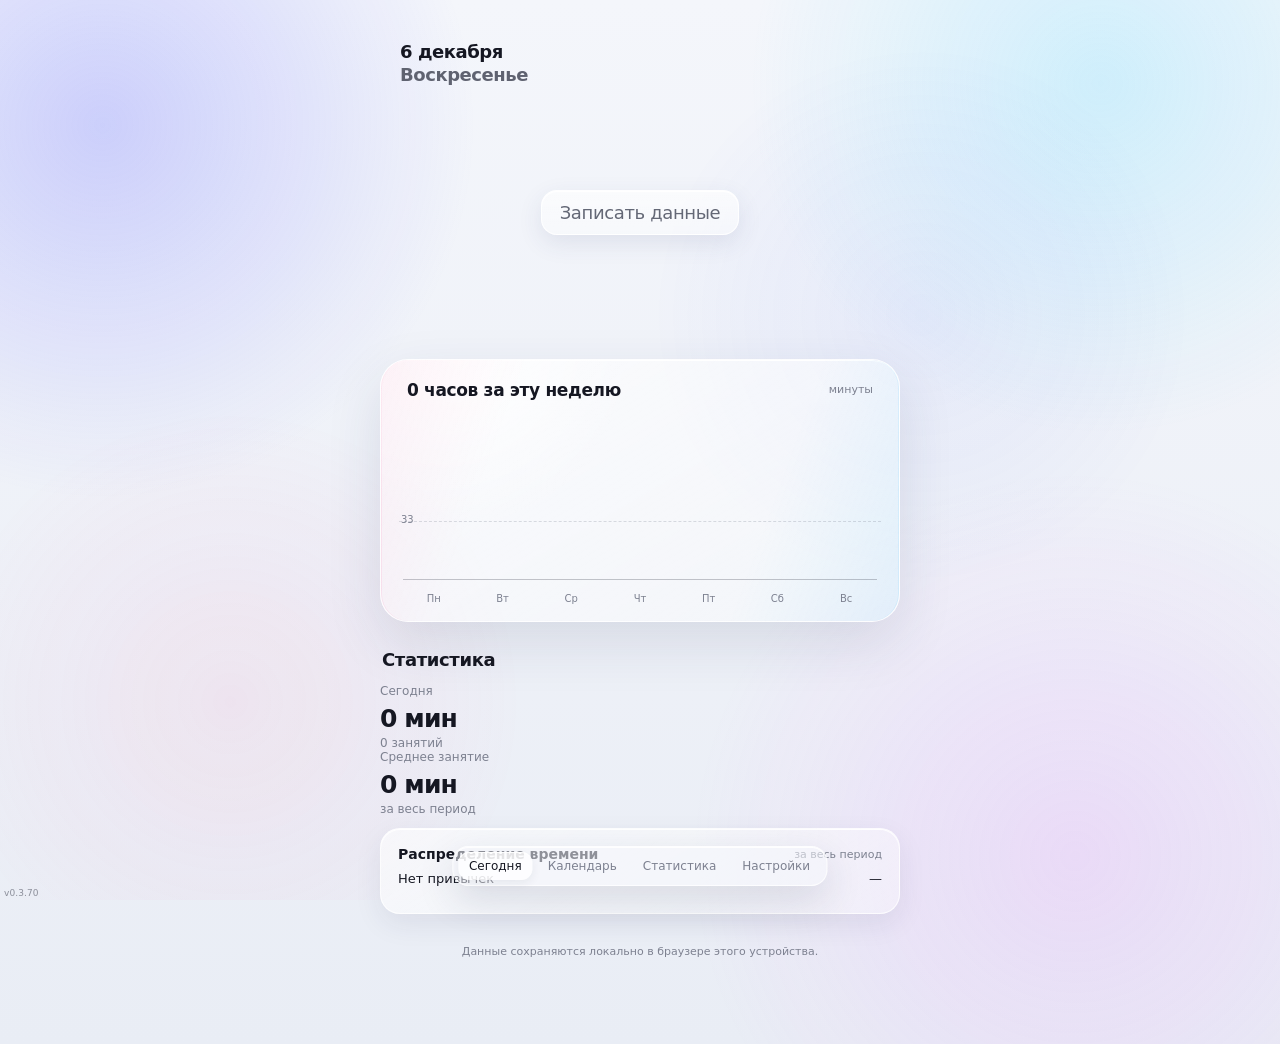
==== index.html @ 6f68ef0b "Compact Statistics card composition and bump to v0.3.70" ====
<!doctype html>
<html lang="ru">
<head>
<meta charset="utf-8">
<meta name="viewport" content="width=device-width, initial-scale=1, viewport-fit=cover">
<meta name="theme-color" content="#eef1ff">
<meta name="color-scheme" content="light">
<link rel="manifest" href="manifest.webmanifest">
<title>Habit Timesheet</title>
<link rel="stylesheet" href="css/app.css?v=0.3.70">
</head>
<body>

<div class="app-version" aria-label="Версия">v0.3.70</div>

<main class="shell">
  <header class="top">
    <div class="date-title" id="dateDay">26 сентября</div>
    <div class="date-title date-weekday" id="dateWeekday">Суббота</div>
    <button class="record-button" id="openSheet">Записать данные</button>
  </header>

  <section id="todayView" class="view active">
    <div class="hero">
      <div class="chart-card">
        <div class="chart-head">
          <h2 class="chart-title" id="weekSummary">0 часов за эту неделю</h2>
          <div class="chart-unit">минуты</div>
        </div>
        <div class="chart-wrap">
          <div class="chart" id="weekChart"></div>
          <div class="chart-labels" id="chartLabels"></div>
          <div class="chart-day-hover-note" id="chartDayHoverNote"></div>
          <div class="chart-mark" id="chartMark"></div>
        </div>
      </div>
    </div>

    <section class="stats-section">
      <h2 class="stats-title">Статистика</h2>
      <div class="stats-grid">
        <div class="stat-card"><div class="stat-label">Сегодня</div><div class="stat-value" id="todayTotal">0 мин</div><div class="stat-note" id="todaySessions">0 занятий</div></div>
        <div class="stat-card"><div class="stat-label">Среднее занятие</div><div class="stat-value" id="avgSession">0 мин</div><div class="stat-note">за весь период</div></div>
      </div>
      <div class="breakdown">
        <div class="breakdown-head"><strong>Распределение времени</strong><span>за весь период</span></div>
        <div id="breakdownRows"></div>
      </div>
      <div class="insights" id="insights"></div>
      <div class="footer-note">Данные сохраняются локально в браузере этого устройства.</div>
    </section>
  </section>

  <section id="statsView" class="view">
    <section class="stats-section stats-reference" style="margin-top:44px">
      <h2 class="stats-title">Статистика</h2>

      <div class="stats-reference-stack">
        <article class="stats-hero-card">
          <div class="stats-hero-main">
            <div class="stats-card-label">Всего времени</div>
            <div class="stats-hero-value" id="allTotal">0 ч</div>
            <div class="stats-hero-sub" id="activeMonthsLabel">0 месяцев</div>
          </div>
          <div class="stats-hero-side">
            <div class="stats-hero-side-label">активность</div>
            <div class="stats-hero-spark" id="statsHeroSpark"></div>
            <div class="stats-hero-axis"><span>н</span><span>в</span><span>с</span><span>ч</span><span>п</span><span>с</span><span>в</span><span>т</span></div>
          </div>
        </article>

        <div class="stats-accent-grid">
          <article class="stats-accent-card stats-accent-red">
            <div class="stats-card-label">Активных дней</div>
            <div class="stats-accent-value" id="activeDays">0</div>
            <div class="stats-accent-sub">за весь период</div>
          </article>
          <article class="stats-accent-card stats-accent-coral">
            <div class="stats-card-label">Всего занятий</div>
            <div class="stats-accent-value" id="allSessions">0</div>
            <div class="stats-accent-sub">за весь период</div>
          </article>
          <article class="stats-accent-card stats-accent-blue">
            <div class="stats-card-label">Последние 30 дней</div>
            <div class="stats-accent-value" id="last30Total">0 ч</div>
            <div class="stats-accent-sub">объём активности</div>
          </article>
          <article class="stats-accent-card stats-accent-violet">
            <div class="stats-card-label">Лучший день</div>
            <div class="stats-accent-value" id="bestDayTime">0 мин</div>
            <div class="stats-accent-sub" id="bestDayDate">Нет данных</div>
          </article>
        </div>

        <div class="stats-metric-grid">
          <article class="stats-metric-card"><div class="stats-card-label">Среднее / день</div><div class="stats-metric-value" id="avgDay">0 мин</div><div class="stats-metric-sub">за весь период</div></article>
          <article class="stats-metric-card"><div class="stats-card-label">Среднее занятие</div><div class="stats-metric-value" id="avgSessionStats">0 мин</div><div class="stats-metric-sub" id="sessionCountNote">0 занятий</div></article>
          <article class="stats-metric-card"><div class="stats-card-label">Активных дней / 30</div><div class="stats-metric-value" id="last30ActiveDaysValue">0</div><div class="stats-metric-sub">из последних 30</div></article>
          <article class="stats-metric-card"><div class="stats-card-label">Среднее / 30 дней</div><div class="stats-metric-value" id="last30Avg">0 мин</div><div class="stats-metric-sub" id="last30SessionNote">0 занятий</div></article>
          <article class="stats-metric-card"><div class="stats-card-label">Рекорд занятия</div><div class="stats-metric-value" id="longestSession">0 мин</div><div class="stats-metric-sub">за весь период</div></article>
        </div>
      </div>

      <div class="stats-charts">
        <div class="stats-chart-card">
          <div class="stats-chart-title">Динамика по неделям</div>
          <div class="stats-chart-note">Последние 8 календарных недель</div>
          <div class="weekly-chart" id="weeklyStatsChart"></div>
          <div class="weekly-labels" id="weeklyStatsLabels"></div>
          <div class="weekly-hover-note" id="weeklyStatsHoverNote" aria-hidden="true"></div>
        </div>
        <div class="stats-chart-card">
          <div class="stats-chart-title">По типам</div>
          <div class="stats-chart-note">Распределение времени</div>
          <div class="type-donut-wrap"><div class="type-donut" id="statsTypeDonut"><div class="type-donut-total" id="statsTypeDonutTotal">0 ч</div></div></div>
          <div class="type-mini-legend" id="statsTypeMiniLegend"></div>
        </div>
      </div>
      <div class="breakdown stats-habits-card" style="margin-top:12px"><div class="breakdown-head"><strong>Распределение по привычкам</strong><span>доля от общего времени</span></div><div class="habit-stats-table-head"><span>Привычка</span><span>Время</span><span>Доля</span></div><div id="statsBreakdown"></div></div>
    </section>

  <section id="calendarView" class="view">
    <section class="stats-section calendar-section">
      <div class="calendar-view-head">
        <div>
          <h2 class="stats-title">Календарь</h2>
          <div class="calendar-view-sub" id="calendarRangeLabel"></div>
        </div>
        <div class="calendar-view-nav">
          <button class="calendar-filter-button" id="calendarFilterButton" type="button" aria-haspopup="listbox" aria-expanded="false" aria-controls="menuPopover"><span id="calendarFilterButtonText">Все привычки</span><span class="filter-chevron" aria-hidden="true"></span></button>
          <button class="calendar-nav-btn calendar-today-btn" id="calendarToday" type="button">Сегодня</button>
          <button class="calendar-nav-btn" id="calendarPrevMonth" type="button" aria-label="Предыдущий месяц">‹</button>
          <button class="calendar-nav-btn" id="calendarNextMonth" type="button" aria-label="Следующий месяц">›</button>
        </div>
      </div>
      <div class="month-calendar" id="monthCalendar"></div>
      <div class="calendar-hover-note" id="calendarHoverNote"></div>
    </section>
  </section>

  <section id="settingsView" class="view">
    <section class="stats-section" style="margin-top:44px">
      <div class="breakdown-head">
        <h2 class="stats-title" style="margin:0">Привычки</h2>
        <button class="secondary-action" id="addHabit">+ Добавить</button>
      </div>
      <div class="data-tools">
        <button class="secondary-action" id="exportData">Экспорт JSON</button>
        <button class="secondary-action" id="exportCsvData">Экспорт CSV</button>
        <button class="secondary-action" id="importData">Импорт из таблицы</button>
      </div>
      <div class="breakdown" style="margin-top:12px"><div id="settingsRows"></div></div>
      <div class="breakdown records-section" style="margin-top:12px">
        <div class="records-head">
          <div>
            <strong class="records-title">История записей</strong>
            <div class="records-subtitle">Новые записи сверху</div>
          </div>
          <span class="records-total" id="recordsSummary">0 записей</span>
        </div>
        <div class="records-toolbar">
          <div class="records-select-actions">
            <button class="records-action" id="toggleEntrySelection" type="button">Выделить</button>
            <button class="records-action" id="selectAllEntries" type="button" hidden>Все</button>
            <button class="records-action" id="clearEntrySelection" type="button" hidden>Снять</button>
            <button class="records-action danger" id="deleteSelectedEntries" type="button" hidden>Удалить выбранные</button>
          </div>
          <div class="records-filter-wrap">
            <button class="calendar-filter-button records-habit-filter-button" id="recordsHabitFilterButton" type="button" aria-haspopup="listbox" aria-expanded="false" aria-controls="menuPopover"><span id="recordsHabitFilterButtonText">Все привычки</span><span class="filter-chevron" aria-hidden="true"></span></button>
            <span class="records-selection-count" id="recordsSelectionCount"></span>
          </div>
        </div>
        <div id="entriesRows" class="records-list"></div>
        <div class="history-foot"><span>Показаны последние записи</span><span id="historyCountLabel"></span></div>
        <button class="secondary-action load-more" id="showMoreEntries" hidden>Показать ещё</button>
      </div>
    </section>
  </section>
</main>

<nav class="mobile-nav" aria-label="Навигация">
  <button class="mobile-tab active" data-view="today">Сегодня</button>
  <button class="mobile-tab" data-view="calendar">Календарь</button>
  <button class="mobile-tab" data-view="stats">Статистика</button>
  <button class="mobile-tab" data-view="settings">Настройки</button>
</nav>

<div class="menu-layer" id="menuLayer"><div class="menu-popover" id="menuPopover"></div></div>

<div class="scrim" id="sheet" hidden>
  <section class="sheet" role="dialog" aria-modal="true" aria-labelledby="sheetTitle">
    <div class="sheet-head">
      <h2 class="sheet-title" id="sheetTitle">Записать данные</h2>
      <button class="sheet-close" id="closeSheet" aria-label="Закрыть">×</button>
    </div>

    <div class="form">
      <div class="quick-categories" aria-label="Популярные категории">
        <button class="quick-category" type="button" data-visible-category="sport">Спорт</button>
        <button class="quick-category" type="button" data-visible-category="accounting">Бухгалтерия</button>
        <button class="quick-category" type="button" data-visible-category="reading">Чтение</button>
        <button class="quick-category" type="button" data-visible-category="speech">Дикция и речь</button>
      </div>

      <div class="field">
        <span class="field-label">Привычка</span>
        <button class="custom-select" id="habitButton" type="button" aria-haspopup="listbox" aria-expanded="false" aria-controls="menuPopover"><span id="habitButtonText">Бухгалтерия</span><span class="chevron">⌄</span></button>
      </div>

      <div class="field" id="typeField">
        <span class="field-label">Тип записи</span>
        <button class="custom-select" id="typeButton" type="button" aria-haspopup="listbox" aria-expanded="false" aria-controls="menuPopover"><span id="typeButtonText">Активное обучение</span><span class="chevron">⌄</span></button>
      </div>

      <div class="field sport-entry-field" id="sportEntryField" hidden>
        <span class="field-label">Вид тренировки</span>
        <div class="sport-type-switch" role="group" aria-label="Вид тренировки">
          <button class="sport-type-option selected" type="button" data-sport-type="strength">Силовая</button>
          <button class="sport-type-option" type="button" data-sport-type="run">Бег</button>
        </div>
      </div>

      <label class="field">
        <span class="field-label">Минуты</span>
        <input class="field-control" id="minutes" value="30" inputmode="numeric" min="0" placeholder="Например, 45">
      </label>

      <div class="sport-run-fields" id="sportRunFields" hidden>
        <label class="field">
          <span class="field-label">Километры</span>
          <input class="field-control" id="sportKilometers" inputmode="decimal" min="0" step="0.1" placeholder="Например, 5,0">
        </label>
        <label class="field">
          <span class="field-label">Средняя скорость, км/ч</span>
          <input class="field-control" id="sportAvgSpeed" inputmode="decimal" min="0" step="0.1" placeholder="Например, 10,5">
        </label>
      </div>

      <label class="field">
        <span class="field-label">Описание</span>
        <input class="field-control text-input" id="note" maxlength="160" placeholder="Например, пассивное обучение">
      </label>

      <div class="field" id="colorField">
        <span class="field-label">Цвет</span>
        <button class="custom-select" id="colorButton" type="button" aria-haspopup="listbox" aria-expanded="false" aria-controls="menuPopover">
          <span class="color-row"><span class="color-dot" id="colorDot"></span><span id="colorButtonText">Желтый</span></span>
          <span class="chevron">⌄</span>
        </button>
      </div>

      <div class="field date-wrap">
        <span class="field-label">Дата</span>
        <button class="date-button" id="dateButton"><span id="dateButtonText">26 сентября 2026</span><span class="chevron">⌄</span></button>
        <div class="calendar" id="calendar" hidden></div>
      </div>

      <div class="sheet-actions">
        <button class="sheet-btn sheet-cancel" id="cancelSheet">Отмена</button>
        <button class="sheet-btn sheet-save" id="saveEntry">Сохранить</button>
      </div>
      <div class="sheet-hint">Можно записывать любое количество минут одним занятием.</div>
    </div>
  </section>
</div>

<div class="data-transfer-scrim" id="dataTransfer" hidden>
  <section class="data-dialog" role="dialog" aria-modal="true" aria-labelledby="dataDialogTitle">
    <div class="data-dialog-head">
      <h2 class="data-dialog-title" id="dataDialogTitle">Импорт из таблицы</h2>
      <button class="data-dialog-close" id="dataDialogClose" aria-label="Закрыть">×</button>
    </div>
    <div class="data-help">Скопируй сюда два столбика из Google Таблиц или другой таблицы: <b>день</b> и <b>количество минут</b>. Поддерживаются полные даты, даты без года и числовые даты Google Таблиц. Это вставка данных из таблицы, а не прямое подключение к Google Sheets. Если в первом столбце указан только номер дня, ниже выбери нужный месяц.<br><br>Пример:<br><code>26.09.2026&nbsp;&nbsp;&nbsp;&nbsp;45</code><br><code>27.09.2026&nbsp;&nbsp;&nbsp;&nbsp;60</code></div>
    <div class="field">
      <span class="field-label">Привязать импорт к привычке</span>
      <button class="custom-select" id="importHabitButton" type="button" aria-haspopup="listbox" aria-expanded="false" aria-controls="menuPopover"><span id="importHabitButtonText">Выбрать привычку</span><span class="chevron">⌄</span></button>
      <select class="sr-only" id="importHabit" aria-hidden="true" tabindex="-1"></select>
    </div>
    <label class="field" style="margin-top:12px"><span class="field-label">Месяц для строк только с номером дня</span><input class="data-select" id="importMonth" type="month"></label>
    <label class="field" style="margin-top:12px"><span class="field-label">Данные из таблицы</span><textarea class="import-area" id="importText" placeholder="26.09.2026&#9;45&#10;27.09.2026&#9;60"></textarea></label>
    <div class="data-dialog-actions">
      <button class="secondary-action" id="dataDialogCancel">Отмена</button>
      <button class="secondary-action" id="dataImportConfirm">Импортировать</button>
    </div>
  </section>
</div>

<script src="js/storage.js?v=0.3.70"></script>
<script src="js/calendar.js?v=0.3.70"></script>
<script src="js/statistics.js?v=0.3.70"></script>
<script src="js/app.js?v=0.3.70"></script>
</body>
</html>
---- css/app.css ----
:root{
  --bg:#edf1f7;
  --ink:#151722;
  --muted:#7d8190;
  --glass:rgba(255,255,255,.56);
  --glass-strong:rgba(255,255,255,.72);
  --glass-border:rgba(255,255,255,.76);
  --line:rgba(24,28,42,.10);
  --blue:#5a61ff;
  --blue-deep:#3e45d8;
  --cyan:#46c9ff;
  --violet:#8b72ff;
  --pink:#ff6aa6;
  --green:#45c986;
  --gold:#e3be47;
  --shadow:0 22px 60px rgba(37,43,77,.12);
  --shadow-soft:0 10px 28px rgba(36,42,71,.08);
}
*{box-sizing:border-box}
html,body{
  margin:0;
  min-width:320px;
  min-height:100%;
  color:var(--ink);
  background:
    radial-gradient(circle at 8% 12%, rgba(91,98,255,.26), transparent 25%),
    radial-gradient(circle at 86% 8%, rgba(77,213,255,.22), transparent 24%),
    radial-gradient(circle at 84% 82%, rgba(224,103,255,.15), transparent 28%),
    linear-gradient(180deg,#f4f6fb 0%,#e9edf5 100%);
  font-family:"Segoe UI Variable","Segoe UI",Inter,ui-sans-serif,system-ui,-apple-system,BlinkMacSystemFont,sans-serif;
  font-weight:400;
  -webkit-font-smoothing:antialiased;
}
body{min-height:100vh;overflow-x:hidden}
 .chart-card{contain:layout paint}
.stats-section{contain:layout}
@media (hover:none){
  .record-button:hover,.bar:hover,.quick:hover,.option:hover,.cal-day:hover{transform:none}
}
body::before{
  content:"";
  position:fixed;
  inset:0;
  pointer-events:none;
  background:
    radial-gradient(circle at 18% 78%, rgba(255,110,169,.10), transparent 24%),
    radial-gradient(circle at 72% 35%, rgba(83,106,255,.08), transparent 26%);
  opacity:.9;
}
button,input{font:inherit}
button{cursor:pointer;-webkit-tap-highlight-color:transparent}
[hidden]{display:none!important}

.app-version{
  position:fixed;
  left:0;
  bottom:0;
  z-index:60;
  padding:2px 4px;
  font-size:9px;
  line-height:1;
  font-weight:500;
  letter-spacing:.01em;
  color:rgba(70,74,88,.58);
  pointer-events:none;
  user-select:none
}

.shell{
  width:min(520px,calc(100vw - 28px));
  min-height:100vh;
  margin:0 auto;
  padding:0 0 84px;
  position:relative;
}
.top{
  padding:42px 20px 0;
  position:relative;
  z-index:1
}
.date-title{
  font-size:18px;
  line-height:1.16;
  font-weight:550;
  letter-spacing:-.025em
}
.date-weekday{margin-top:2px;color:#5f6270}

.record-button{
  display:block;
  margin:104px auto 0;
  min-width:172px;
  border:1px solid rgba(255,255,255,.84);
  border-radius:16px;
  padding:11px 18px;
  background:linear-gradient(180deg,rgba(255,255,255,.66),rgba(255,255,255,.42));
  color:#646876;
  font-size:18px;
  font-weight:500;
  letter-spacing:-.02em;
  box-shadow:inset 0 1px 0 rgba(255,255,255,.95),0 8px 24px rgba(53,61,105,.10);

  transition:transform .14s ease, color .14s ease
}
 .record-button:active{transform:scale(.985)}

.hero{margin-top:124px}
.chart-card{
  position:relative;
  overflow:hidden;
  border-radius:28px;
  padding:20px 18px 17px;
  background:linear-gradient(150deg,rgba(255,255,255,.66),rgba(255,255,255,.35));
  border:1px solid var(--glass-border);
  box-shadow:
    inset 1px 0 0 rgba(255,80,150,.10),
    inset -1px 0 0 rgba(80,198,255,.12),
    inset 0 1px 0 rgba(255,255,255,.96),
    0 20px 55px rgba(38,47,87,.12);
  /* Glass appearance is simulated with translucency/highlights here.
     The full-page blur is intentionally reserved for the modal scrim. */
}
.chart-card::before{
  content:"";
  position:absolute;
  inset:0;
  pointer-events:none;
  background:
    linear-gradient(110deg,rgba(255,107,163,.08),transparent 24%,transparent 72%,rgba(74,201,255,.10)),
    radial-gradient(circle at 15% 0%,rgba(255,255,255,.85),transparent 32%);
}
.chart-card>*{position:relative;z-index:1}
.chart-head{display:flex;justify-content:space-between;align-items:flex-start;gap:12px;margin:0 8px 14px}
.chart-title{margin:0;font-size:17px;line-height:1.2;font-weight:550;letter-spacing:-.02em}
.chart-unit{color:var(--muted);font-size:11px;padding-top:3px}
.chart-wrap{height:190px;position:relative}
.chart{
  position:absolute;
  left:4px;right:4px;top:2px;bottom:24px;
  display:flex;
  align-items:flex-end;
  justify-content:space-between;
  gap:7px;
}
.chart::after{
  content:"";
  position:absolute;
  left:0;right:0;bottom:0;
  height:1.5px;
  background:rgba(38,42,57,.26)
}
.day{height:100%;flex:1;display:flex;align-items:flex-end;justify-content:center;position:relative}
.bar{
  width:22px;
  min-height:0;
  border-radius:11px 11px 5px 5px;
  background:linear-gradient(180deg,#858aff 0%,#737bf7 58%,#626dee 100%);
  box-shadow:0 6px 13px rgba(76,83,230,.11);
  transition:transform .14s ease,filter .14s ease
}
.bar.today{
  background:linear-gradient(180deg,#8e92ff 0%,#7a82f8 58%,#6873ee 100%);
}
.chart-day-hover-note{
  position:fixed;
  z-index:560;
  width:min(190px,calc(100vw - 24px));
  max-height:92px;
  overflow:hidden;
  padding:8px 10px;
  border-radius:11px;
  background:rgba(25,28,42,.97);
  color:#fff;
  box-shadow:0 10px 26px rgba(18,22,42,.22),inset 0 1px 0 rgba(255,255,255,.08);
  font-size:9px;
  line-height:1.32;
  white-space:pre-line;
  pointer-events:none;
  opacity:0;
  visibility:hidden;
  transform:translateY(5px) scale(.985);
  transition:opacity .14s ease,transform .14s ease
}
.chart-day-hover-note.active{opacity:1;visibility:visible;transform:translateY(0) scale(1)}
.bar.muted{opacity:.80}
.bar.today{
  box-shadow:
    0 9px 18px rgba(74,83,239,.20),
    -1px 0 0 rgba(255,93,177,.35),
    1px 0 0 rgba(67,207,255,.30)
}
.chart-labels{
  position:absolute;
  left:4px;right:4px;bottom:0;
  display:grid;grid-template-columns:repeat(7,1fr);gap:7px
}
.chart-label{font-size:10px;color:var(--muted);text-align:center;font-weight:400}
.chart-mark{position:absolute;left:0;right:0;bottom:76px;height:14px;font-size:10px;color:var(--muted);pointer-events:none;z-index:2}
.chart-mark::before{content:"";position:absolute;left:0;right:0;top:7px;border-top:1px dashed rgba(110,116,135,.24)}
.chart-mark{padding-left:2px;box-sizing:border-box}
.chart-mark::after{content:"";position:absolute;left:0;top:0;width:28px;height:14px;background:transparent}

.stats-section{margin-top:28px}
.stats-title{margin:0 2px 13px;font-size:18px;line-height:1.15;font-weight:650;letter-spacing:-.02em;color:var(--ink)}
.stats-reference-stack{display:grid;gap:12px}
.stats-card-label{font-size:11px;font-weight:600;letter-spacing:-.01em}
.stats-hero-card{
  position:relative;min-height:244px;padding:26px 28px 23px;border-radius:27px;overflow:hidden;
  display:grid;grid-template-columns:minmax(170px,.86fr) minmax(210px,1fr);gap:24px;align-items:end;
  background:linear-gradient(148deg,#8a94e2 0%,#747bc9 48%,#595aa2 100%);
  color:#fff;box-shadow:0 15px 34px rgba(78,79,145,.22);
}
.stats-hero-card::before{
  content:"";position:absolute;inset:0;pointer-events:none;
  background:radial-gradient(circle at 8% 5%,rgba(255,255,255,.20),transparent 32%),linear-gradient(120deg,rgba(255,255,255,.06),transparent 55%);
}
.stats-hero-main,.stats-hero-side{position:relative;z-index:1}
.stats-hero-main{align-self:end}
.stats-hero-card .stats-card-label{color:rgba(255,255,255,.76);font-weight:600}
.stats-hero-value{margin-top:7px;font-size:70px;line-height:.9;font-weight:750;letter-spacing:-.065em;font-variant-numeric:tabular-nums}
.stats-hero-sub{margin-top:14px;font-size:22px;line-height:1.05;font-weight:450;color:rgba(255,255,255,.80)}
.stats-hero-side{align-self:stretch;display:flex;flex-direction:column;justify-content:flex-end}
.stats-hero-side-label{align-self:flex-end;margin-bottom:9px;font-size:11px;font-weight:650;color:rgba(255,255,255,.78)}
.stats-hero-spark{height:92px;display:flex;align-items:flex-end;gap:13px;padding:0 6px 2px;border-bottom:1px solid rgba(255,255,255,.38);position:relative}
.stats-hero-spark::after{content:"";position:absolute;left:0;right:0;top:52%;border-top:1px solid rgba(38,43,91,.30)}
.stats-hero-spark-bar{position:relative;z-index:1;display:block;flex:1;max-width:4px;margin:0 auto;border-radius:999px;background:rgba(255,255,255,.86);box-shadow:0 0 0 1px rgba(255,255,255,.08)}
.stats-hero-axis{display:grid;grid-template-columns:repeat(8,1fr);gap:13px;margin-top:7px;color:rgba(255,255,255,.76);font-size:10px;font-weight:650;text-align:center}
.stats-accent-grid{display:grid;grid-template-columns:repeat(4,minmax(0,1fr));gap:12px}
.stats-accent-card{
  min-height:142px;padding:21px 21px 18px;border-radius:23px;color:#fff;position:relative;overflow:hidden;
  display:flex;flex-direction:column;justify-content:flex-end;box-shadow:0 10px 24px rgba(60,65,101,.13)
}
.stats-accent-card::before{content:"";position:absolute;inset:0;background:linear-gradient(120deg,rgba(255,255,255,.09),transparent 50%,rgba(255,255,255,.03))}
.stats-accent-card>*{position:relative;z-index:1}
.stats-accent-red{background:linear-gradient(150deg,#c34646 0%,#9d3b62 100%)}
.stats-accent-coral{background:linear-gradient(150deg,#ca6965 0%,#bd4747 100%)}
.stats-accent-blue{background:linear-gradient(150deg,#4e7fd0 0%,#5658b5 100%)}
.stats-accent-violet{background:linear-gradient(150deg,#7b6bc6 0%,#5a5a9f 100%)}
.stats-accent-card .stats-card-label{color:rgba(255,255,255,.77)}
.stats-accent-value{margin-top:5px;font-size:50px;line-height:.94;font-weight:750;letter-spacing:-.055em;font-variant-numeric:tabular-nums}
.stats-accent-sub{margin-top:6px;font-size:16px;line-height:1.05;color:rgba(255,255,255,.76);font-weight:500}
.stats-metric-grid{display:grid;grid-template-columns:repeat(5,minmax(0,1fr));gap:10px}
.stats-metric-card{
  min-height:118px;padding:17px 16px;border-radius:19px;background:linear-gradient(150deg,rgba(255,255,255,.78),rgba(248,249,253,.68));
  border:1px solid rgba(255,255,255,.85);box-shadow:0 7px 17px rgba(36,42,71,.055),inset 0 1px 0 rgba(255,255,255,.9)
}
.stats-metric-card .stats-card-label{color:#777c89}
.stats-metric-value{margin-top:12px;font-size:27px;line-height:.98;font-weight:700;letter-spacing:-.045em;color:#252832;font-variant-numeric:tabular-nums}
.stats-metric-sub{margin-top:6px;font-size:10px;line-height:1.15;color:#9296a1;font-weight:500;min-height:12px}
.stats-charts{display:grid;grid-template-columns:1.25fr .75fr;gap:12px;margin-top:14px}
.stats-chart-card{min-width:0;padding:17px;border-radius:21px;background:linear-gradient(150deg,rgba(255,255,255,.72),rgba(250,251,253,.54));border:1px solid rgba(255,255,255,.80);box-shadow:0 8px 22px rgba(36,42,71,.055),inset 0 1px 0 rgba(255,255,255,.9)}
.stats-chart-title{font-size:13px;font-weight:650;color:#2a2e38}
.stats-chart-note{margin-top:3px;font-size:10px;color:#858a97}
.stat-label{font-size:12px;color:var(--muted);font-weight:400}
.stat-value{margin-top:8px;font-size:25px;line-height:1.04;font-weight:600;letter-spacing:-.035em}
.stat-note{margin-top:4px;font-size:12px;color:var(--muted)}
.stat-extra-grid{display:grid;grid-template-columns:1fr 1fr;gap:9px;margin-top:10px}
.stat-mini{min-width:0;padding:13px 14px;border-radius:18px;background:rgba(255,255,255,.46);border:1px solid rgba(255,255,255,.78);box-shadow:0 4px 15px rgba(36,42,71,.045),inset 0 1px 0 rgba(255,255,255,.82)}
.stat-mini-label{font-size:10px;color:var(--muted);line-height:1.3}
.stat-mini-value{margin-top:6px;font-size:20px;line-height:1.02;font-weight:600;letter-spacing:-.03em;white-space:nowrap;overflow:hidden;text-overflow:ellipsis}
.stat-mini-note{margin-top:5px;font-size:10px;color:var(--muted);white-space:nowrap;overflow:hidden;text-overflow:ellipsis}
.breakdown{contain:layout paint;
  margin-top:12px;
  padding:17px;
  border-radius:20px;
  background:linear-gradient(150deg,rgba(255,255,255,.60),rgba(255,255,255,.36));
  border:1px solid rgba(255,255,255,.72);
  box-shadow:var(--shadow-soft),inset 0 1px 0 rgba(255,255,255,.90);

}
.breakdown-head{display:flex;justify-content:space-between;align-items:center;gap:12px;margin-bottom:9px}
.breakdown-head strong{font-size:14px;font-weight:600}
.breakdown-head span{font-size:11px;color:var(--muted)}
.habit-stats-table-head{display:grid;grid-template-columns:minmax(0,1fr) 72px 45px;gap:10px;padding:0 0 7px;border-bottom:1px solid rgba(30,34,50,.07);font-size:9px;color:var(--muted);text-transform:uppercase;letter-spacing:.07em}
.habit-stats-table-head span:nth-child(2),.habit-stats-table-head span:nth-child(3){text-align:right}
.habit-stats-row{display:grid;grid-template-columns:minmax(0,1fr) 72px 45px;gap:10px;align-items:center;padding:11px 0;border-bottom:1px solid rgba(30,34,50,.06)}
.habit-stats-row:last-child{border-bottom:0}
.habit-stats-main{min-width:0}
.habit-stats-name{display:flex;align-items:center;gap:7px;min-width:0;font-size:12px;font-weight:500}
.habit-stats-name>span:last-child{white-space:nowrap;overflow:hidden;text-overflow:ellipsis}
.habit-stats-name .color-dot{margin:0}
.habit-stats-bar{height:5px;margin-top:7px;border-radius:999px;background:rgba(33,38,56,.08);overflow:hidden}
.habit-stats-bar i{display:block;height:100%;min-width:0;border-radius:inherit;background:linear-gradient(90deg,var(--row-color,#5d65ff),var(--row-color-end,#49cfff))}
.habit-stats-time,.habit-stats-share{font-size:12px;font-weight:500;text-align:right;white-space:nowrap}
.habit-stats-share{color:var(--muted);font-weight:450}
.break-row{display:grid;grid-template-columns:minmax(0,1fr) 88px;gap:12px;align-items:center;padding:10px 0;border-top:1px solid rgba(30,34,50,.07)}
.break-row:first-child{border-top:0;padding-top:0}
.break-left{min-width:0}
.break-name{font-size:13px;font-weight:500;white-space:nowrap;overflow:hidden;text-overflow:ellipsis}
.break-sub{margin-top:3px;font-size:11px;color:var(--muted)}
.break-value{font-size:13px;font-weight:500;min-width:88px;text-align:right}
.mini-progress{height:4px;margin-top:7px;border-radius:999px;background:rgba(33,38,56,.10);overflow:hidden}
.mini-progress i{display:block;height:100%;border-radius:inherit;background:linear-gradient(90deg,var(--row-color,#5d65ff),var(--row-color-end,#49cfff))}

.insights{display:grid;gap:8px;margin-top:12px}
.insight{
  display:flex;gap:10px;align-items:flex-start;
  padding:13px 15px;
  border:1px solid rgba(255,255,255,.72);
  border-radius:17px;
  background:linear-gradient(150deg,rgba(255,255,255,.55),rgba(255,255,255,.32));
  box-shadow:var(--shadow-soft),inset 0 1px 0 rgba(255,255,255,.88);

}
.insight-mark{width:6px;height:6px;flex:none;margin-top:6px;border-radius:50%;background:linear-gradient(135deg,#5a61ff,#52cbff)}
.insight-text{font-size:12px;line-height:1.45;color:var(--ink)}
.insight-text b{font-weight:600}
.footer-note{margin-top:18px;padding:0 22px;text-align:center;font-size:11px;line-height:1.5;color:var(--muted)}

/* bottom navigation */
.mobile-nav{
  position:fixed;
  left:50%;
  transform:translateX(-50%);
  bottom:14px;
  display:flex;
  gap:4px;
  padding:5px;
  border:1px solid rgba(255,255,255,.75);
  border-radius:16px;
  background:rgba(244,246,251,.55);

  box-shadow:0 14px 38px rgba(35,42,77,.14),inset 0 1px 0 rgba(255,255,255,.9);
  z-index:40
}
.mobile-tab{
  border:0;
  background:transparent;
  color:var(--muted);
  font-size:12px;
  font-weight:400;
  padding:7px 11px;
  border-radius:11px;
  transition:background-color .12s ease,opacity .12s ease
}
.mobile-tab.active{
  color:var(--ink);
  background:rgba(255,255,255,.76);
  box-shadow:0 3px 10px rgba(45,50,77,.08),inset 0 1px 0 rgba(255,255,255,.9)
}

/* modal and menus */
.scrim{
  position:fixed;
  inset:0;
  display:grid;
  place-items:center;
  padding:18px;
  background:rgba(255,255,255,.90);
  overscroll-behavior:contain;
  z-index:100
}
.sheet{
  position:relative;
  width:min(430px,calc(100vw - 28px));
  max-height:min(760px,calc(100vh - 26px));
  overflow:auto;
  padding:23px 23px 19px;
  border-radius:29px;
  background:linear-gradient(150deg,rgba(255,255,255,.96),rgba(246,248,253,.90));
  border:1px solid rgba(255,255,255,.88);
  box-shadow:
    0 35px 100px rgba(25,32,66,.22),
    inset 1px 0 0 rgba(255,95,167,.12),
    inset -1px 0 0 rgba(58,207,255,.14),
    inset 0 1px 0 rgba(255,255,255,.98);

}
.sheet::before{
  content:"";
  position:absolute;
  inset:0;
  pointer-events:none;
  border-radius:inherit;
  background:
    radial-gradient(circle at 8% 0%,rgba(255,255,255,.94),transparent 30%),
    linear-gradient(110deg,rgba(255,100,170,.05),transparent 23%,transparent 72%,rgba(65,210,255,.07))
}
.sheet>*{position:relative;z-index:1}
.sheet-head{display:flex;align-items:center;justify-content:space-between;margin-bottom:22px}
.sheet-title{margin:0;font-size:29px;line-height:1;font-weight:600;letter-spacing:-.04em}
.sheet-close{position:relative;width:35px;height:35px;padding:0;display:block;border:0;border-radius:50%;background:rgba(120,125,140,.10);color:#777b87}
.sheet-close::before,.sheet-close::after{content:"";position:absolute;left:50%;top:50%;width:15px;height:1.6px;border-radius:2px;background:currentColor;transform-origin:center;transform:translate(-50%,-50%) rotate(45deg)}
.sheet-close::after{transform:translate(-50%,-50%) rotate(-45deg)}
.sheet,.menu-popover{
  scrollbar-width:none;
  -ms-overflow-style:none;
  -webkit-overflow-scrolling:touch
}
.sheet::-webkit-scrollbar,.menu-popover::-webkit-scrollbar{width:0;height:0;display:none}
.form{display:grid;gap:16px}
.field{display:grid;gap:6px;position:relative}
.field-label{font-size:12px;color:var(--muted);font-weight:400}
.custom-select,.date-button{
  width:100%;
  display:flex;
  align-items:center;
  justify-content:space-between;
  gap:10px;
  padding:7px 0 9px;
  border:0;
  border-bottom:1px solid #a4a7b0;
  border-radius:0;
  background:transparent;
  color:var(--ink);
  font-size:19px;
  font-weight:400;
  text-align:left
}
.custom-select .chevron,.date-button .chevron{color:#838794;font-size:16px;transition:transform .12s ease}
.custom-select.open .chevron{transform:rotate(180deg)}
.menu-motion{transform:translateZ(0)}
.field-control{
  width:100%;
  padding:1px 0 8px;
  border:0;
  border-bottom:1px solid #a4a7b0;
  border-radius:0;
  outline:0;
  background:transparent;
  color:var(--ink);
  font-size:19px;
  font-weight:400
}
.field-control:focus{border-bottom-color:#111}
.text-input::placeholder{color:var(--muted);opacity:1}
.quick-categories{display:grid;grid-template-columns:repeat(2,minmax(0,1fr));gap:8px;margin-bottom:2px}
.quick-category{
  min-height:42px;
  padding:9px 11px;
  border:1px solid rgba(255,255,255,.78);
  border-radius:13px;
  background:linear-gradient(150deg,rgba(255,255,255,.66),rgba(239,241,247,.82));
  color:var(--ink);
  font-size:12px;
  font-weight:500;
  text-align:left;
  transition:transform .12s ease,background-color .12s ease
}
.quick-category:active{transform:scale(.985)}
@media (hover:hover){
  .quick-category:hover{background:linear-gradient(150deg,rgba(255,255,255,.80),rgba(239,241,247,.90))}
}
.row-two{display:grid;grid-template-columns:1fr 1fr;gap:20px}
.color-row{display:flex;align-items:center;gap:8px}
.color-dot{width:9px;height:9px;border-radius:50%;display:inline-block;flex:none}

.menu-layer{position:fixed;inset:0;z-index:300;pointer-events:none}
.menu-popover{
  position:fixed;
  pointer-events:none;
  max-height:300px;
  overflow:auto;
  contain:layout paint;
  isolation:isolate;
  background:linear-gradient(150deg,rgba(255,255,255,.90) 0%,rgba(242,244,250,.84) 100%);
  -webkit-backdrop-filter:blur(18px) saturate(120%);
  backdrop-filter:blur(18px) saturate(120%);
  border:1px solid rgba(255,255,255,.96);
  border-radius:17px;
  box-shadow:0 18px 42px rgba(29,34,60,.14),inset 0 1px 0 rgba(255,255,255,.98);
  transform:translateY(-4px) scale(.985);
  transform-origin:top left;
  opacity:0;
  visibility:hidden;
  transition:opacity .12s ease,transform .12s ease,visibility 0s linear .12s
}
.menu-popover.active{opacity:1;visibility:visible;pointer-events:auto;transform:translateY(0) scale(1);transition:opacity .12s ease,transform .12s ease}
 .menu-section{padding:10px 12px 7px;font-size:10px;color:var(--muted);font-weight:500}
.quick-grid{display:grid;grid-template-columns:1fr 1fr;gap:6px;padding:7px 10px 10px}
.quick{border:1px solid rgba(255,255,255,.72);background:rgba(239,241,247,.90);border-radius:11px;padding:9px 10px;text-align:left;color:var(--ink);font-size:12px;font-weight:500;transition:background-color .12s ease}
.option{width:100%;display:block;border:0;background:rgba(255,255,255,.08);text-align:left;padding:12px 14px;font-size:15px;line-height:1.2;color:var(--ink);border-top:1px solid rgba(30,34,50,.05)}
.option.selected{background:rgba(225,228,255,.92);color:var(--blue-deep);font-weight:600}

.calendar{
  contain:layout paint;
  position:fixed;
  width:min(360px,calc(100vw - 28px));
  max-height:min(390px,calc(100vh - 28px));
  overflow:auto;
  margin:0;
  background:rgba(248,249,252,.98);
  border:1px solid rgba(255,255,255,.90);
  border-radius:17px;
  box-shadow:0 18px 42px rgba(29,34,60,.14),inset 0 1px 0 rgba(255,255,255,.98);
  padding:13px;
  z-index:350
}
.calendar-head{display:flex;align-items:center;justify-content:space-between;margin-bottom:10px}
.calendar-month{font-size:14px;font-weight:600}
.cal-nav{display:flex;gap:3px}
.cal-nav button{width:29px;height:29px;border:0;background:#f0f1f5;border-radius:8px;color:#444}
.cal-week{display:grid;grid-template-columns:repeat(7,1fr);gap:3px;margin-bottom:4px}
.cal-week span{text-align:center;font-size:10px;color:var(--muted);padding:3px 0}
.cal-days{display:grid;grid-template-columns:repeat(7,1fr);gap:3px}
.cal-day{height:32px;border:0;background:transparent;border-radius:9px;color:var(--ink);font-size:12px}
.cal-day.selected{background:var(--blue);color:#fff;box-shadow:0 5px 12px rgba(85,93,235,.22)}
.cal-day.today{box-shadow:inset 0 0 0 1px #afb4ff}
.cal-day.today.selected{box-shadow:0 5px 12px rgba(85,93,235,.22)}
.cal-day.muted{color:#c1c3c9}

.sheet-actions{display:grid;grid-template-columns:1fr 1fr;gap:10px;margin-top:7px}
.sheet-btn{border:0;border-radius:14px;padding:13px 14px;font-size:15px;font-weight:600}
.sheet-cancel{background:rgba(232,233,238,.82);color:#454851}
.sheet-save{
  color:#fff;
  background:linear-gradient(180deg,#25284a,#101226);
  box-shadow:0 9px 20px rgba(19,23,54,.16),inset 0 1px 0 rgba(255,255,255,.13)
}
.sheet-hint{margin:11px 4px 0;text-align:center;font-size:11px;color:var(--muted)}
body.sheet-open{
  overflow:hidden;
  overscroll-behavior:none
}

.view{display:none}.view.active{display:block}
.calendar-section{margin-top:44px}
.calendar-view-head{display:flex;align-items:center;justify-content:space-between;gap:14px;margin-bottom:16px}
.calendar-view-sub{margin-top:4px;font-size:11px;color:var(--muted)}
.calendar-view-nav{display:grid;grid-template-columns:minmax(150px,1fr) 72px 34px 34px;gap:6px;align-items:center;width:min(100%,420px);flex:none}
.calendar-filter-button{width:100%;height:34px;min-width:0;box-sizing:border-box;display:flex;align-items:center;justify-content:space-between;gap:8px;padding:0 10px 0 12px;border:1px solid rgba(255,255,255,.78);border-radius:11px;background:rgba(255,255,255,.58);color:var(--ink);font:inherit;font-size:11px;box-shadow:inset 0 1px 0 rgba(255,255,255,.72);outline:none;text-align:left}
.calendar-filter-button.open,.calendar-filter-button:focus{border-color:rgba(95,99,255,.36);box-shadow:0 0 0 3px rgba(95,99,255,.08),inset 0 1px 0 rgba(255,255,255,.72)}
.custom-select:focus-visible,.date-button:focus-visible,.calendar-filter-button:focus-visible,.records-action:focus-visible,.secondary-action:focus-visible,.sheet-btn:focus-visible,.data-dialog-close:focus-visible,.mobile-tab:focus-visible,.quick-category:focus-visible{outline:2px solid rgba(95,99,255,.5);outline-offset:2px}
.option:focus-visible{outline:2px solid rgba(95,99,255,.5);outline-offset:-2px}
.filter-chevron{width:7px;height:7px;flex:none;border-right:1.5px solid #74798a;border-bottom:1.5px solid #74798a;transform:rotate(45deg) translateY(-2px);transition:transform .12s ease}
.calendar-filter-button.open .filter-chevron{transform:rotate(225deg) translate(-1px,-1px)}
.calendar-nav-btn{width:34px;height:34px;padding:0;border:1px solid rgba(255,255,255,.78);border-radius:11px;background:rgba(255,255,255,.52);color:var(--ink);font-size:24px;line-height:1}
.calendar-today-btn{width:72px;font-size:11px;font-weight:500}

.month-calendar{display:grid;grid-template-columns:repeat(7,minmax(0,1fr));gap:6px}
.calendar-weekday{font-size:10px;color:var(--muted);text-align:center;padding:2px 0 4px}
.calendar-cell{position:relative;min-width:0;min-height:78px;padding:8px 7px 7px;border:1px solid rgba(255,255,255,.78);border-radius:14px;background:rgba(255,255,255,.46);box-shadow:inset 0 1px 0 rgba(255,255,255,.64);transition:transform .12s ease,background-color .12s ease;cursor:pointer}
.calendar-cell.muted{opacity:.38}
.calendar-cell.today{box-shadow:inset 0 0 0 1px rgba(95,99,255,.45),inset 0 1px 0 rgba(255,255,255,.64)}
.calendar-cell.has-data{background:rgba(255,255,255,.66)}
.calendar-day-number{font-size:12px;font-weight:600}
.calendar-day-total{margin-top:5px;font-size:10px;color:var(--muted);font-variant-numeric:tabular-nums;white-space:nowrap;overflow:hidden}
.calendar-color-stack{display:flex;gap:3px;align-items:center;margin-top:9px;min-height:5px}
.calendar-color-segment{height:5px;border-radius:999px;min-width:4px;flex:1}
.calendar-hover-note{
  position:fixed;
  z-index:900;
  left:0;
  top:0;
  width:min(310px,calc(100vw - 28px));
  max-height:min(420px,calc(100vh - 40px));
  overflow:auto;
  padding:13px;
  border-radius:16px;
  background:#191c2a;
  color:#fff;
  box-shadow:0 16px 38px rgba(18,22,42,.24),inset 0 1px 0 rgba(255,255,255,.08);
  font-size:11px;
  line-height:1.4;
  pointer-events:none;
  opacity:0;
  visibility:hidden;
  transform:translateY(7px) scale(.985);
  transition:opacity .14s ease,transform .14s ease;
  -webkit-backdrop-filter:none;
  backdrop-filter:none;
}
.tooltip-head{display:flex;align-items:center;justify-content:space-between;gap:12px;font-size:12px;font-weight:600}
.tooltip-head-total{font-weight:500;color:rgba(255,255,255,.68);white-space:nowrap}
.tooltip-list{display:grid;gap:6px;margin-top:10px}
.tooltip-row{display:flex;align-items:center;justify-content:space-between;gap:10px;min-width:0}
.tooltip-habit{min-width:0;flex:1 1 auto;overflow:hidden;text-overflow:ellipsis;white-space:nowrap;color:rgba(255,255,255,.94)}
.tooltip-minutes{display:inline-flex;align-items:center;justify-content:center;min-width:32px;height:23px;padding:0 8px;box-sizing:border-box;border-radius:999px;font-size:11px;font-weight:700;font-variant-numeric:tabular-nums;flex:none}
.tooltip-empty{margin-top:8px;color:rgba(255,255,255,.64)}
.calendar-hover-note.active{opacity:1;visibility:visible;transform:translateY(0) scale(1)}
@media (hover:hover){.calendar-cell:hover{transform:translateY(-1px);background:rgba(255,255,255,.78)}}
@media(max-width:760px){.calendar-view-head{align-items:stretch;flex-direction:column}.calendar-view-nav{width:100%;grid-template-columns:minmax(0,1fr) 72px 34px 34px}}
.record-menu-trigger{
  width:44px;height:40px;padding:0;flex:none;display:grid;place-items:center;
  border:1px solid rgba(255,255,255,.90);border-radius:12px;background:rgba(255,255,255,.78);
  color:#5a5e6a;box-shadow:0 5px 14px rgba(36,42,71,.055),inset 0 1px 0 rgba(255,255,255,.95);
  transition:background-color .12s ease,box-shadow .12s ease,transform .12s ease,border-color .12s ease;
}
.record-menu-trigger:hover{background:#fff}
.record-menu-trigger:focus-visible{outline:2px solid rgba(95,99,255,.5);outline-offset:2px}
.record-menu-trigger.open{border-color:rgba(95,99,255,.30);box-shadow:0 0 0 3px rgba(95,99,255,.07),inset 0 1px 0 rgba(255,255,255,.95)}
.record-menu-icon{display:grid;gap:4px;width:19px}
.record-menu-icon i{display:block;height:2px;width:19px;border-radius:99px;background:currentColor}
.history-foot{display:flex;justify-content:space-between;gap:10px;margin-top:10px;font-size:9px;color:var(--muted)}
.load-more{display:block;margin:10px auto 0}

@media(max-width:560px){
  .calendar-cell{min-height:66px;padding:7px 5px}
  .calendar-color-stack{margin-top:7px}
  .calendar-view-sub{font-size:10px}
  .records-toolbar{align-items:stretch}
  .records-select-actions{width:100%}
  .records-filter-wrap{width:100%;margin-left:0}
  .records-habit-filter-button{width:100%;flex:1 1 auto}
  .records-list{gap:7px}
  .record-row{display:grid;grid-template-columns:18px 8px minmax(0,1fr) 64px 56px;gap:8px;padding:12px 10px}
  .record-select{grid-column:1;grid-row:1 / span 3}
  .record-dot{grid-column:2;grid-row:1}
  .record-info{grid-column:3;grid-row:1}
  .record-history-time{grid-column:4;grid-row:1;width:auto;min-width:0;font-size:12px}
  .record-history-note{grid-column:3 / span 2;grid-row:2;margin-top:6px}
  .record-menu-trigger{grid-column:5;grid-row:1;width:44px;height:40px;border-radius:12px}
  .record-menu-icon{width:19px}
  .record-menu-icon i{width:19px}
  .history-foot{align-items:flex-start;flex-direction:column}
}
@media(max-width:420px){
  .records-select-actions{gap:5px}
  .records-action{padding:7px 8px}
  .record-row{grid-template-columns:18px 8px minmax(0,1fr) 58px 52px}
  .record-menu-trigger{width:42px;height:38px;border-radius:11px}
  .record-menu-icon{width:18px}
  .record-menu-icon i{width:18px}
}
.secondary-action{border:1px solid rgba(255,255,255,.74);background:rgba(255,255,255,.50);border-radius:12px;padding:9px 12px;font-weight:500;color:var(--ink)}
.toast-inner{display:flex;align-items:center;gap:12px}
.toast-undo{border:0;background:#fff;color:#20233a;border-radius:8px;padding:6px 9px;font:inherit;font-size:11px;font-weight:600;white-space:nowrap}
.data-tools{display:flex;gap:8px;flex-wrap:wrap;margin-top:12px}
.data-transfer-scrim{position:fixed;inset:0;display:grid;place-items:center;padding:18px;background:rgba(255,255,255,.90);z-index:420}
.data-dialog{width:min(520px,calc(100vw - 28px));max-height:min(680px,calc(100vh - 28px));overflow:auto;padding:23px;border-radius:24px;background:linear-gradient(150deg,rgba(255,255,255,.97),rgba(246,248,253,.92));border:1px solid rgba(255,255,255,.9);box-shadow:0 28px 80px rgba(25,32,66,.20)}
.data-dialog-head{display:flex;align-items:center;justify-content:space-between;gap:12px}
.data-dialog-title{margin:0;font-size:24px;line-height:1.08;font-weight:600;letter-spacing:-.03em}
.data-dialog-close{position:relative;width:34px;height:34px;flex:none;padding:0;border:0;border-radius:50%;background:rgba(120,125,140,.10);color:#777b87}
.data-dialog-close::before,.data-dialog-close::after{content:"";position:absolute;left:50%;top:50%;width:14px;height:1.6px;border-radius:2px;background:currentColor;transform:translate(-50%,-50%) rotate(45deg)}
.data-dialog-close::after{transform:translate(-50%,-50%) rotate(-45deg)}
.data-help{margin:10px 0 14px;font-size:11px;line-height:1.5;color:var(--muted)}
.data-select{width:100%;padding:10px 11px;border:1px solid rgba(120,125,140,.18);border-radius:11px;background:rgba(250,251,254,.9);color:var(--ink);font:inherit}
.sr-only{position:absolute!important;width:1px!important;height:1px!important;padding:0!important;margin:-1px!important;overflow:hidden!important;clip:rect(0,0,0,0)!important;white-space:nowrap!important;border:0!important}
.import-area{width:100%;min-height:230px;resize:vertical;padding:12px;border:1px solid rgba(120,125,140,.18);border-radius:14px;outline:none;background:rgba(250,251,254,.82);color:var(--ink);font:12px/1.5 ui-monospace,SFMono-Regular,Menlo,monospace}
.import-area:focus{border-color:rgba(95,99,255,.45);box-shadow:0 0 0 3px rgba(95,99,255,.08)}
.data-dialog-actions{display:flex;justify-content:flex-end;gap:8px;margin-top:12px}
.records-section{contain:layout paint;content-visibility:auto;contain-intrinsic-size:520px}
.records-head{display:flex;align-items:flex-start;justify-content:space-between;gap:12px}
.records-title{display:block;font-size:14px;font-weight:600;line-height:1.2}
.records-subtitle{margin-top:4px;font-size:10px;color:var(--muted)}
.records-total{padding-top:2px;font-size:10px;color:var(--muted);white-space:nowrap}
.records-toolbar{display:flex;align-items:center;justify-content:space-between;gap:10px;flex-wrap:wrap;margin-top:13px;margin-bottom:10px}
.records-select-actions{display:flex;gap:6px;flex-wrap:wrap}
.records-action{border:1px solid rgba(120,125,140,.16);background:rgba(246,247,251,.78);border-radius:10px;padding:7px 9px;font-size:11px;color:var(--ink)}
.records-action.danger{color:#b43c52;background:rgba(255,240,243,.78);border-color:rgba(200,90,112,.18)}
.records-filter-wrap{display:flex;align-items:center;gap:8px;min-width:0;margin-left:auto}
.records-habit-filter-button{width:min(210px,100%);height:34px;box-sizing:border-box}
.records-selection-count{font-size:10px;color:var(--muted);white-space:nowrap}
.records-list{display:grid;gap:8px}
.record-row{display:flex;align-items:flex-start;gap:10px;min-width:0;padding:13px 12px;border:1px solid rgba(30,34,50,.07);border-radius:15px;background:rgba(255,255,255,.46);box-shadow:inset 0 1px 0 rgba(255,255,255,.78)}
.record-select{width:18px;height:18px;display:grid;place-items:center;flex:none;margin-top:1px}
.record-select input{position:absolute;opacity:0;pointer-events:none}
.record-select span{width:18px;height:18px;border-radius:6px;border:1.5px solid rgba(104,109,128,.34);background:rgba(255,255,255,.60);box-shadow:inset 0 1px 0 rgba(255,255,255,.85);transition:background-color .12s ease,border-color .12s ease,transform .12s ease}
.record-select input:checked+span{border-color:var(--blue);background:var(--blue);transform:scale(1.02)}
.record-select input:checked+span::after{content:"✓";display:block;color:#fff;font-size:11px;line-height:16px;text-align:center;font-weight:700}
.record-dot{width:8px;height:8px;margin-top:5px;border-radius:50%;display:block;flex:none;box-shadow:0 2px 5px rgba(35,42,77,.14)}
.record-info{min-width:0;flex:1 1 auto}
.record-name{font-size:13px;font-weight:600;line-height:1.28;color:var(--ink);overflow-wrap:anywhere}
.record-meta{display:flex;align-items:center;gap:7px;flex-wrap:wrap;margin-top:5px;font-size:10px;color:var(--muted)}
.record-meta-sep{opacity:.45}
.record-type{display:inline-flex;align-items:center;gap:5px}
.record-type-dot{width:5px;height:5px;border-radius:50%;display:inline-block;flex:none}
.record-history-note{margin-top:7px;min-width:0;font-size:11px;line-height:1.42;color:#707482;overflow-wrap:anywhere}
.record-history-time{flex:none;width:70px;padding-top:1px;font-size:13px;font-weight:600;line-height:1.2;text-align:right;white-space:nowrap}
.record-history-time-label{display:block;margin-top:3px;font-size:9px;font-weight:400;color:var(--muted);text-align:right}
.empty{padding:8px 0;font-size:12px;color:var(--muted)}

@media(max-width:520px){
  .shell{width:min(440px,calc(100vw - 24px))}
  .top{padding:38px 21px 0}
  .date-title{font-size:18px}
  .record-button{margin-top:89px;font-size:21px}
  .hero{margin-top:116px}
  .chart-card{border-radius:24px;padding:18px 15px 16px}
  .chart-title{font-size:17px}
  .chart-wrap{height:174px}
  .chart{bottom:21px;gap:5px}
  .chart-labels{gap:5px}
  .bar{width:18px}
  .stats-section{margin-top:22px}
  .stats-title{font-size:19px}
  .sheet{border-radius:25px;padding:21px 20px 18px}
  .sheet-title{font-size:27px}
  .row-two{gap:14px}
  .cal-day{height:30px}
  .stat-extra-grid{gap:8px}
  .stat-mini{padding:12px}
  .habit-stats-table-head{grid-template-columns:minmax(0,1fr) 64px 40px;gap:7px}
  .habit-stats-row{grid-template-columns:minmax(0,1fr) 64px 40px;gap:7px}
}

@media (hover:hover){
  .record-button:hover{
    background:linear-gradient(180deg,rgba(255,255,255,.82),rgba(255,255,255,.58));
    color:#222530;
    box-shadow:inset 0 1px 0 rgba(255,255,255,.98),0 12px 30px rgba(53,61,105,.14)
  }
  .bar:hover{transform:translateY(-2px)}
  .quick:hover{background:rgba(230,233,244,.98)}
  .option:hover{background:rgba(235,238,246,.86)}
  .cal-day:hover{background:#f0f1f5}
}
@media (hover:none){
  .record-button:hover,.bar:hover,.quick:hover,.option:hover,.cal-day:hover{transform:none}
}
@media(prefers-reduced-motion:reduce){
  *,*::before,*::after{scroll-behavior:auto!important;animation-duration:.001ms!important;animation-iteration-count:1!important;transition-duration:.001ms!important}
}
@media(max-height:760px){
  .record-button{margin-top:70px}
  .hero{margin-top:92px}
}
.record-action-option{padding:9px 11px;font-size:13px;line-height:1.2}

.sport-entry-field{gap:8px}
.sport-type-switch{display:grid;grid-template-columns:1fr 1fr;gap:5px;padding:4px;border-radius:13px;background:rgba(236,239,246,.92);border:1px solid rgba(255,255,255,.82)}
.sport-type-option{border:0;border-radius:10px;padding:9px 11px;background:transparent;color:#6d7280;font:inherit;font-size:13px;font-weight:600}
.sport-type-option.selected{background:#fff;color:var(--ink);box-shadow:0 3px 9px rgba(38,44,73,.08),inset 0 1px 0 rgba(255,255,255,.96)}
.sport-run-fields{display:grid;grid-template-columns:1fr 1fr;gap:20px}
.calendar-cell.sport-day{box-shadow:inset 0 0 0 2px rgba(60,140,244,.98),inset 0 1px 0 rgba(255,255,255,.64)}
.calendar-cell.sport-day.today{box-shadow:inset 0 0 0 2.5px rgba(60,140,244,.98),inset 0 0 0 3.5px rgba(255,255,255,.20),inset 0 1px 0 rgba(255,255,255,.76)}
.calendar-sport-badge{position:absolute;top:6px;right:6px;display:flex;align-items:center;justify-content:center;width:19px;height:19px;border-radius:6px;background:#3c8cf4;color:#fff;font-size:11px;font-weight:700;line-height:1;box-shadow:0 3px 8px rgba(60,140,244,.18)}
.record-sport-detail{color:var(--muted);font-size:10px;white-space:nowrap}
.tooltip-sport-detail{display:block;margin-top:3px;font-size:9px;line-height:1.35;color:rgba(255,255,255,.62);font-weight:400}
.habit-settings-sport{display:inline-flex;margin-left:16px;margin-top:4px;padding:3px 7px;border-radius:999px;background:rgba(60,140,244,.10);color:#3c84dd;font-size:9px;font-weight:600}
@media(max-width:560px){.sport-run-fields{grid-template-columns:1fr}.calendar-sport-badge{top:6px;right:6px;width:23px;height:23px;font-size:14px}.record-sport-detail{font-size:9px}}

.weekly-hover-note{
  position:fixed;
  z-index:900;
  left:0;
  top:0;
  min-width:110px;
  max-width:180px;
  padding:8px 10px;
  border-radius:11px;
  background:#191c2a;
  color:#fff;
  box-shadow:0 10px 24px rgba(18,22,42,.22),inset 0 1px 0 rgba(255,255,255,.08);
  font-size:10px;
  line-height:1.25;
  pointer-events:none;
  opacity:0;
  visibility:hidden;
  transform:translateY(5px) scale(.98);
  transition:opacity .14s ease,transform .14s ease;
}
.weekly-hover-note.active{opacity:1;visibility:visible;transform:translateY(0) scale(1)}
.weekly-hover-note.below{transform:translateY(0) scale(1)}
.weekly-tooltip-range{color:rgba(255,255,255,.72);font-size:9px}
.weekly-tooltip-total{margin-top:3px;font-size:12px;font-weight:650;font-variant-numeric:tabular-nums}
@media(max-width:560px){.calendar-sport-badge{width:18px;height:18px;border-radius:5px;font-size:10px}.weekly-hover-note{font-size:9.5px}}

.stats-habits-card{background:linear-gradient(150deg,rgba(255,255,255,.74),rgba(250,251,253,.58))!important;border:1px solid rgba(255,255,255,.82)!important;box-shadow:0 8px 22px rgba(36,42,71,.055),inset 0 1px 0 rgba(255,255,255,.9)!important}
#statsView .stats-charts,#statsView .breakdown{backdrop-filter:none;-webkit-backdrop-filter:none}
@media(max-width:900px){
  .stats-accent-grid{grid-template-columns:1fr 1fr}
  .stats-metric-grid{grid-template-columns:repeat(3,minmax(0,1fr))}
}
@media(max-width:700px){
  .stats-hero-card{grid-template-columns:1fr;min-height:290px;padding:23px 22px 21px}
  .stats-hero-side{min-height:108px}
  .stats-hero-value{font-size:60px}
  .stats-accent-value{font-size:44px}
  .stats-charts{grid-template-columns:1fr}
  .stats-metric-grid{grid-template-columns:1fr 1fr}
}
@media(max-width:520px){
  .stats-accent-grid{gap:8px}
  .stats-accent-card{min-height:126px;padding:17px 16px}
  .stats-accent-value{font-size:39px}
  .stats-accent-sub{font-size:14px}
  .stats-metric-card{min-height:108px;padding:15px 14px}
  .stats-metric-value{font-size:23px}
  .stats-hero-card{border-radius:23px}
  .stats-hero-value{font-size:56px}
  .stats-hero-sub{font-size:20px}
}
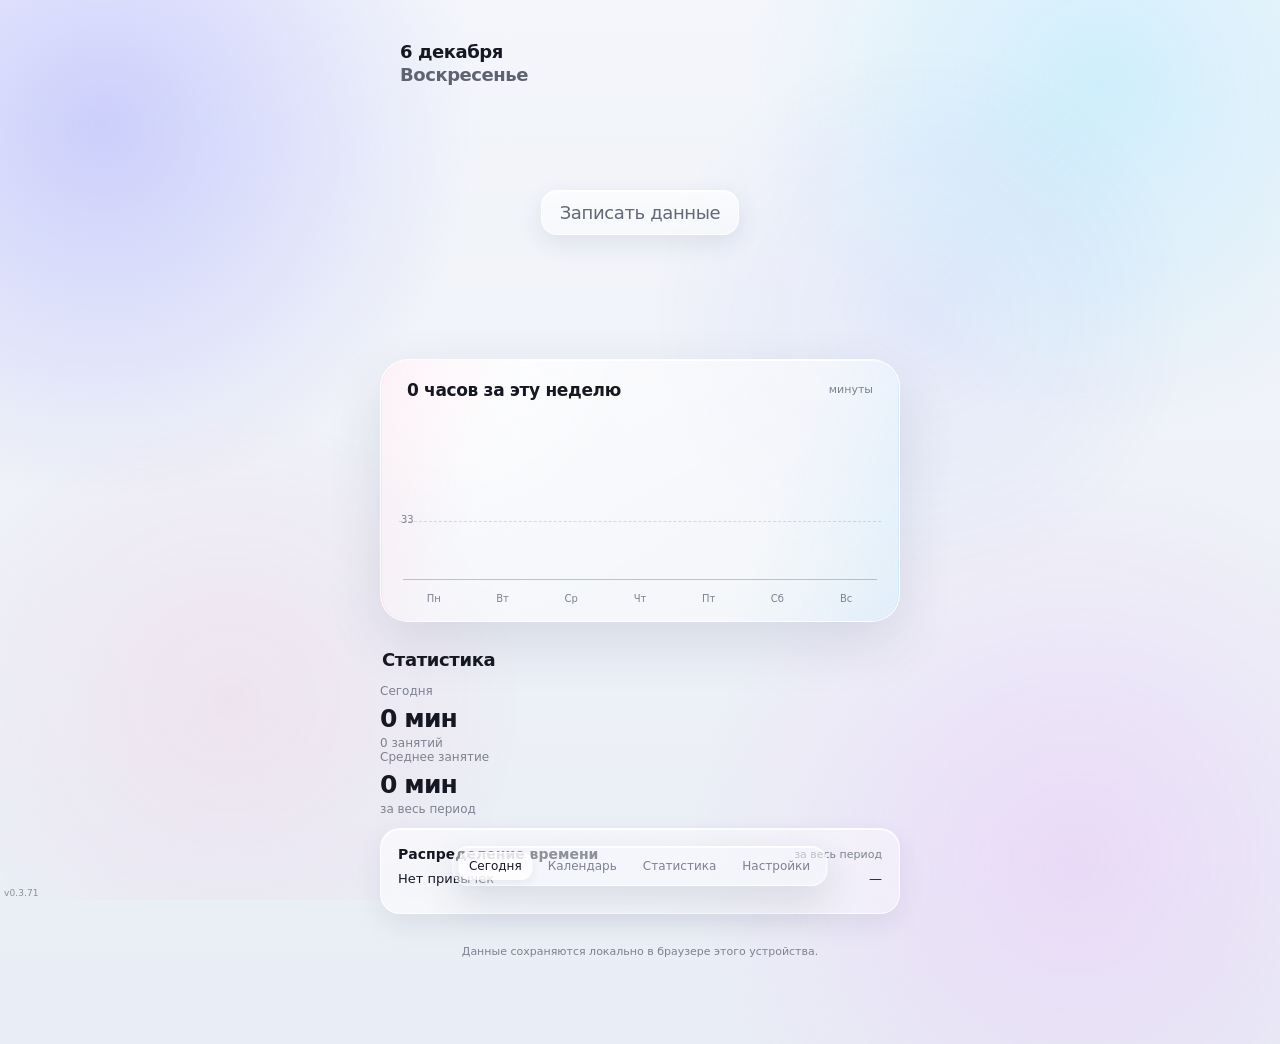
==== commit 93d75006: "Fix Statistics view boundary and bump app version to v0.3.71" ====
--- a/index.html
+++ b/index.html
@@ -7,11 +7,11 @@
 <meta name="color-scheme" content="light">
 <link rel="manifest" href="manifest.webmanifest">
 <title>Habit Timesheet</title>
-<link rel="stylesheet" href="css/app.css?v=0.3.70">
+<link rel="stylesheet" href="css/app.css?v=0.3.71">
 </head>
 <body>
 
-<div class="app-version" aria-label="Версия">v0.3.70</div>
+<div class="app-version" aria-label="Версия">v0.3.71</div>
 
 <main class="shell">
   <header class="top">
@@ -118,6 +118,7 @@
       </div>
       <div class="breakdown stats-habits-card" style="margin-top:12px"><div class="breakdown-head"><strong>Распределение по привычкам</strong><span>доля от общего времени</span></div><div class="habit-stats-table-head"><span>Привычка</span><span>Время</span><span>Доля</span></div><div id="statsBreakdown"></div></div>
     </section>
+  </section>
 
   <section id="calendarView" class="view">
     <section class="stats-section calendar-section">
@@ -285,9 +286,9 @@
   </section>
 </div>
 
-<script src="js/storage.js?v=0.3.70"></script>
-<script src="js/calendar.js?v=0.3.70"></script>
-<script src="js/statistics.js?v=0.3.70"></script>
-<script src="js/app.js?v=0.3.70"></script>
+<script src="js/storage.js?v=0.3.71"></script>
+<script src="js/calendar.js?v=0.3.71"></script>
+<script src="js/statistics.js?v=0.3.71"></script>
+<script src="js/app.js?v=0.3.71"></script>
 </body>
 </html>
--- a/css/app.css
+++ b/css/app.css
@@ -202,55 +202,55 @@
 
 .stats-section{margin-top:28px}
 .stats-title{margin:0 2px 13px;font-size:18px;line-height:1.15;font-weight:650;letter-spacing:-.02em;color:var(--ink)}
-.stats-reference-stack{display:grid;gap:12px}
-.stats-card-label{font-size:11px;font-weight:600;letter-spacing:-.01em}
+.stats-reference-stack{display:grid;gap:10px}
+.stats-card-label{font-size:10px;font-weight:650;letter-spacing:-.01em}
 .stats-hero-card{
-  position:relative;min-height:244px;padding:26px 28px 23px;border-radius:27px;overflow:hidden;
-  display:grid;grid-template-columns:minmax(170px,.86fr) minmax(210px,1fr);gap:24px;align-items:end;
+  position:relative;min-height:190px;padding:21px 23px 19px;border-radius:24px;overflow:hidden;
+  display:grid;grid-template-columns:minmax(150px,1fr) minmax(190px,1.18fr);gap:18px;align-items:end;
   background:linear-gradient(148deg,#8a94e2 0%,#747bc9 48%,#595aa2 100%);
-  color:#fff;box-shadow:0 15px 34px rgba(78,79,145,.22);
+  color:#fff;box-shadow:0 12px 28px rgba(78,79,145,.18)
 }
 .stats-hero-card::before{
   content:"";position:absolute;inset:0;pointer-events:none;
-  background:radial-gradient(circle at 8% 5%,rgba(255,255,255,.20),transparent 32%),linear-gradient(120deg,rgba(255,255,255,.06),transparent 55%);
+  background:radial-gradient(circle at 8% 5%,rgba(255,255,255,.18),transparent 31%),linear-gradient(120deg,rgba(255,255,255,.05),transparent 55%)
 }
 .stats-hero-main,.stats-hero-side{position:relative;z-index:1}
 .stats-hero-main{align-self:end}
-.stats-hero-card .stats-card-label{color:rgba(255,255,255,.76);font-weight:600}
-.stats-hero-value{margin-top:7px;font-size:70px;line-height:.9;font-weight:750;letter-spacing:-.065em;font-variant-numeric:tabular-nums}
-.stats-hero-sub{margin-top:14px;font-size:22px;line-height:1.05;font-weight:450;color:rgba(255,255,255,.80)}
+.stats-hero-card .stats-card-label{color:rgba(255,255,255,.74);font-weight:650}
+.stats-hero-value{margin-top:5px;font-size:61px;line-height:.9;font-weight:760;letter-spacing:-.065em;font-variant-numeric:tabular-nums}
+.stats-hero-sub{margin-top:10px;font-size:18px;line-height:1.05;font-weight:450;color:rgba(255,255,255,.78)}
 .stats-hero-side{align-self:stretch;display:flex;flex-direction:column;justify-content:flex-end}
-.stats-hero-side-label{align-self:flex-end;margin-bottom:9px;font-size:11px;font-weight:650;color:rgba(255,255,255,.78)}
-.stats-hero-spark{height:92px;display:flex;align-items:flex-end;gap:13px;padding:0 6px 2px;border-bottom:1px solid rgba(255,255,255,.38);position:relative}
-.stats-hero-spark::after{content:"";position:absolute;left:0;right:0;top:52%;border-top:1px solid rgba(38,43,91,.30)}
-.stats-hero-spark-bar{position:relative;z-index:1;display:block;flex:1;max-width:4px;margin:0 auto;border-radius:999px;background:rgba(255,255,255,.86);box-shadow:0 0 0 1px rgba(255,255,255,.08)}
-.stats-hero-axis{display:grid;grid-template-columns:repeat(8,1fr);gap:13px;margin-top:7px;color:rgba(255,255,255,.76);font-size:10px;font-weight:650;text-align:center}
-.stats-accent-grid{display:grid;grid-template-columns:repeat(4,minmax(0,1fr));gap:12px}
+.stats-hero-side-label{align-self:flex-end;margin-bottom:7px;font-size:10px;font-weight:650;color:rgba(255,255,255,.76)}
+.stats-hero-spark{height:74px;display:flex;align-items:flex-end;gap:9px;padding:0 5px 2px;border-bottom:1px solid rgba(255,255,255,.34);position:relative}
+.stats-hero-spark::after{content:"";position:absolute;left:0;right:0;top:52%;border-top:1px solid rgba(38,43,91,.26)}
+.stats-hero-spark-bar{position:relative;z-index:1;display:block;flex:1;max-width:4px;margin:0 auto;border-radius:999px;background:rgba(255,255,255,.84)}
+.stats-hero-axis{display:grid;grid-template-columns:repeat(8,1fr);gap:9px;margin-top:6px;color:rgba(255,255,255,.70);font-size:9px;font-weight:650;text-align:center}
+.stats-accent-grid{display:grid;grid-template-columns:1fr 1fr;gap:10px}
 .stats-accent-card{
-  min-height:142px;padding:21px 21px 18px;border-radius:23px;color:#fff;position:relative;overflow:hidden;
-  display:flex;flex-direction:column;justify-content:flex-end;box-shadow:0 10px 24px rgba(60,65,101,.13)
-}
-.stats-accent-card::before{content:"";position:absolute;inset:0;background:linear-gradient(120deg,rgba(255,255,255,.09),transparent 50%,rgba(255,255,255,.03))}
+  min-height:112px;padding:17px 18px 15px;border-radius:20px;color:#fff;position:relative;overflow:hidden;
+  display:flex;flex-direction:column;justify-content:flex-end;box-shadow:0 8px 20px rgba(60,65,101,.11)
+}
+.stats-accent-card::before{content:"";position:absolute;inset:0;background:linear-gradient(120deg,rgba(255,255,255,.08),transparent 50%,rgba(255,255,255,.03))}
 .stats-accent-card>*{position:relative;z-index:1}
 .stats-accent-red{background:linear-gradient(150deg,#c34646 0%,#9d3b62 100%)}
 .stats-accent-coral{background:linear-gradient(150deg,#ca6965 0%,#bd4747 100%)}
 .stats-accent-blue{background:linear-gradient(150deg,#4e7fd0 0%,#5658b5 100%)}
 .stats-accent-violet{background:linear-gradient(150deg,#7b6bc6 0%,#5a5a9f 100%)}
-.stats-accent-card .stats-card-label{color:rgba(255,255,255,.77)}
-.stats-accent-value{margin-top:5px;font-size:50px;line-height:.94;font-weight:750;letter-spacing:-.055em;font-variant-numeric:tabular-nums}
-.stats-accent-sub{margin-top:6px;font-size:16px;line-height:1.05;color:rgba(255,255,255,.76);font-weight:500}
-.stats-metric-grid{display:grid;grid-template-columns:repeat(5,minmax(0,1fr));gap:10px}
+.stats-accent-card .stats-card-label{color:rgba(255,255,255,.76)}
+.stats-accent-value{margin-top:4px;font-size:43px;line-height:.93;font-weight:760;letter-spacing:-.055em;font-variant-numeric:tabular-nums}
+.stats-accent-sub{margin-top:5px;font-size:13px;line-height:1.05;color:rgba(255,255,255,.73);font-weight:500;white-space:nowrap;overflow:hidden;text-overflow:ellipsis}
+.stats-metric-grid{display:grid;grid-template-columns:repeat(3,minmax(0,1fr));gap:9px}
 .stats-metric-card{
-  min-height:118px;padding:17px 16px;border-radius:19px;background:linear-gradient(150deg,rgba(255,255,255,.78),rgba(248,249,253,.68));
-  border:1px solid rgba(255,255,255,.85);box-shadow:0 7px 17px rgba(36,42,71,.055),inset 0 1px 0 rgba(255,255,255,.9)
-}
-.stats-metric-card .stats-card-label{color:#777c89}
-.stats-metric-value{margin-top:12px;font-size:27px;line-height:.98;font-weight:700;letter-spacing:-.045em;color:#252832;font-variant-numeric:tabular-nums}
-.stats-metric-sub{margin-top:6px;font-size:10px;line-height:1.15;color:#9296a1;font-weight:500;min-height:12px}
-.stats-charts{display:grid;grid-template-columns:1.25fr .75fr;gap:12px;margin-top:14px}
-.stats-chart-card{min-width:0;padding:17px;border-radius:21px;background:linear-gradient(150deg,rgba(255,255,255,.72),rgba(250,251,253,.54));border:1px solid rgba(255,255,255,.80);box-shadow:0 8px 22px rgba(36,42,71,.055),inset 0 1px 0 rgba(255,255,255,.9)}
-.stats-chart-title{font-size:13px;font-weight:650;color:#2a2e38}
-.stats-chart-note{margin-top:3px;font-size:10px;color:#858a97}
+  min-height:98px;padding:14px 14px;border-radius:17px;background:linear-gradient(150deg,rgba(255,255,255,.80),rgba(248,249,253,.68));
+  border:1px solid rgba(255,255,255,.85);box-shadow:0 6px 15px rgba(36,42,71,.045),inset 0 1px 0 rgba(255,255,255,.9)
+}
+.stats-metric-card .stats-card-label{color:#777c89;line-height:1.2}
+.stats-metric-value{margin-top:9px;font-size:23px;line-height:.98;font-weight:720;letter-spacing:-.045em;color:#252832;font-variant-numeric:tabular-nums;white-space:nowrap}
+.stats-metric-sub{margin-top:5px;font-size:9px;line-height:1.12;color:#9296a1;font-weight:500;min-height:10px}
+.stats-charts{display:grid;grid-template-columns:1.18fr .82fr;gap:10px;margin-top:12px}
+.stats-chart-card{min-width:0;padding:15px;border-radius:19px;background:linear-gradient(150deg,rgba(255,255,255,.72),rgba(250,251,253,.54));border:1px solid rgba(255,255,255,.80);box-shadow:0 7px 18px rgba(36,42,71,.05),inset 0 1px 0 rgba(255,255,255,.9)}
+.stats-chart-title{font-size:12px;font-weight:650;color:#2a2e38}
+.stats-chart-note{margin-top:3px;font-size:9px;color:#858a97}
 .stat-label{font-size:12px;color:var(--muted);font-weight:400}
 .stat-value{margin-top:8px;font-size:25px;line-height:1.04;font-weight:600;letter-spacing:-.035em}
 .stat-note{margin-top:4px;font-size:12px;color:var(--muted)}
@@ -771,3 +771,24 @@
   .stats-hero-value{font-size:56px}
   .stats-hero-sub{font-size:20px}
 }
+
+@media(max-width:900px){
+  .stats-hero-card{grid-template-columns:minmax(145px,.92fr) minmax(175px,1.08fr)}
+  .stats-metric-grid{grid-template-columns:repeat(3,minmax(0,1fr))}
+}
+@media(max-width:700px){
+  .stats-hero-card{grid-template-columns:1fr;min-height:260px}
+  .stats-hero-side{min-height:92px}
+  .stats-hero-value{font-size:56px}
+  .stats-charts{grid-template-columns:1fr}
+}
+@media(max-width:520px){
+  .stats-accent-grid{gap:8px}
+  .stats-accent-card{min-height:108px;padding:15px 15px 13px}
+  .stats-accent-value{font-size:38px}
+  .stats-accent-sub{font-size:12px}
+  .stats-metric-grid{grid-template-columns:repeat(2,minmax(0,1fr));gap:8px}
+  .stats-metric-card{min-height:98px;padding:14px 13px}
+  .stats-metric-value{font-size:22px}
+  .stats-hero-card{border-radius:22px;padding:20px 19px 18px}
+}
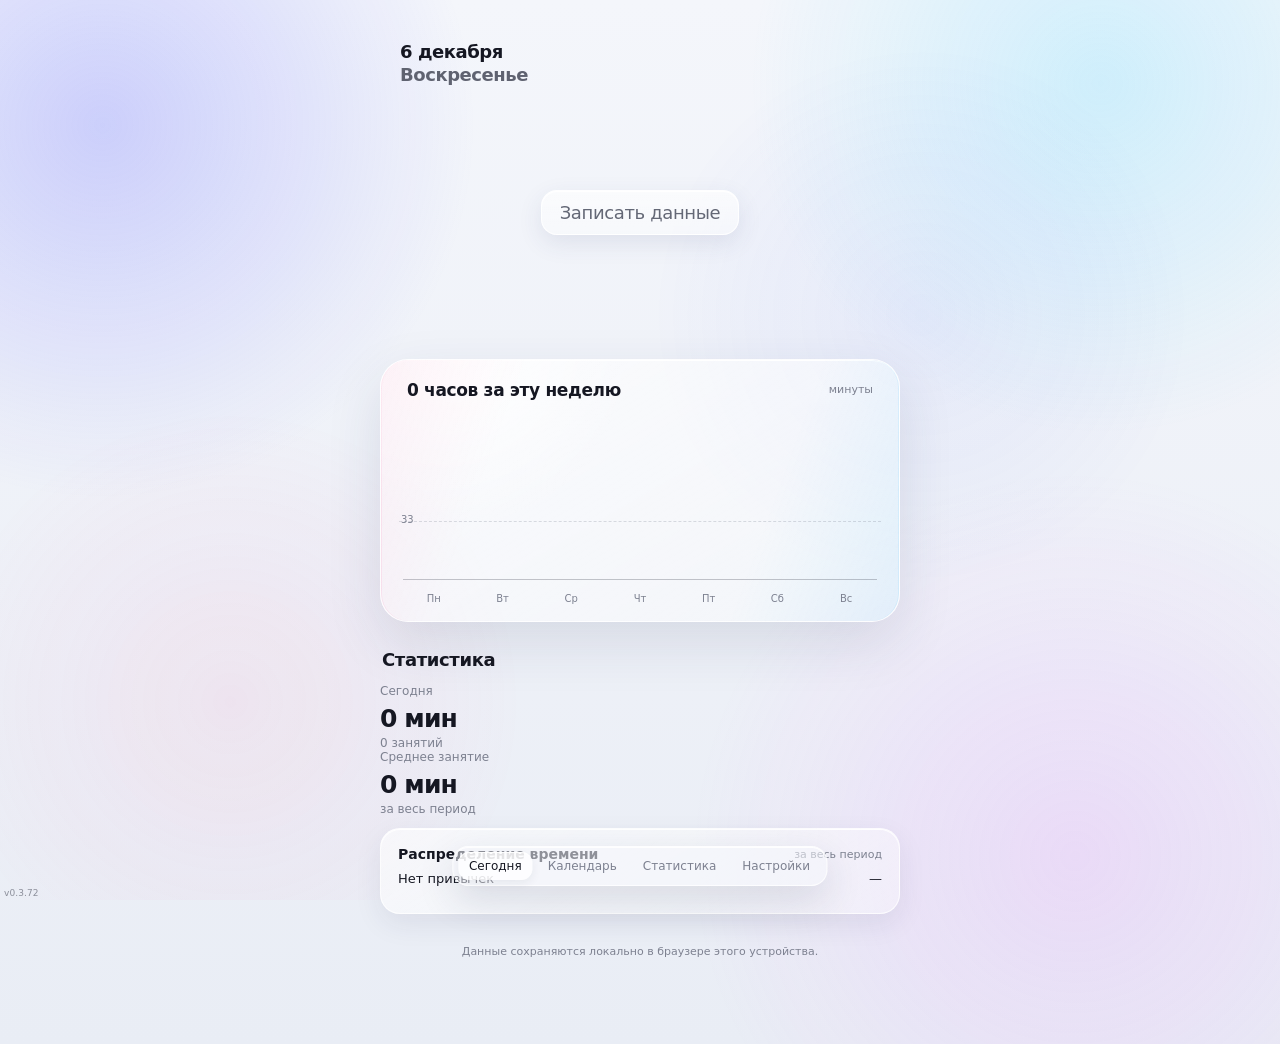
==== commit efb8963e: "Bump app version to v0.3.72" ====
--- a/index.html
+++ b/index.html
@@ -7,11 +7,11 @@
 <meta name="color-scheme" content="light">
 <link rel="manifest" href="manifest.webmanifest">
 <title>Habit Timesheet</title>
-<link rel="stylesheet" href="css/app.css?v=0.3.71">
+<link rel="stylesheet" href="css/app.css?v=0.3.72">
 </head>
 <body>
 
-<div class="app-version" aria-label="Версия">v0.3.71</div>
+<div class="app-version" aria-label="Версия">v0.3.72</div>
 
 <main class="shell">
   <header class="top">
@@ -286,9 +286,9 @@
   </section>
 </div>
 
-<script src="js/storage.js?v=0.3.71"></script>
-<script src="js/calendar.js?v=0.3.71"></script>
-<script src="js/statistics.js?v=0.3.71"></script>
-<script src="js/app.js?v=0.3.71"></script>
+<script src="js/storage.js?v=0.3.72"></script>
+<script src="js/calendar.js?v=0.3.72"></script>
+<script src="js/statistics.js?v=0.3.72"></script>
+<script src="js/app.js?v=0.3.72"></script>
 </body>
 </html>
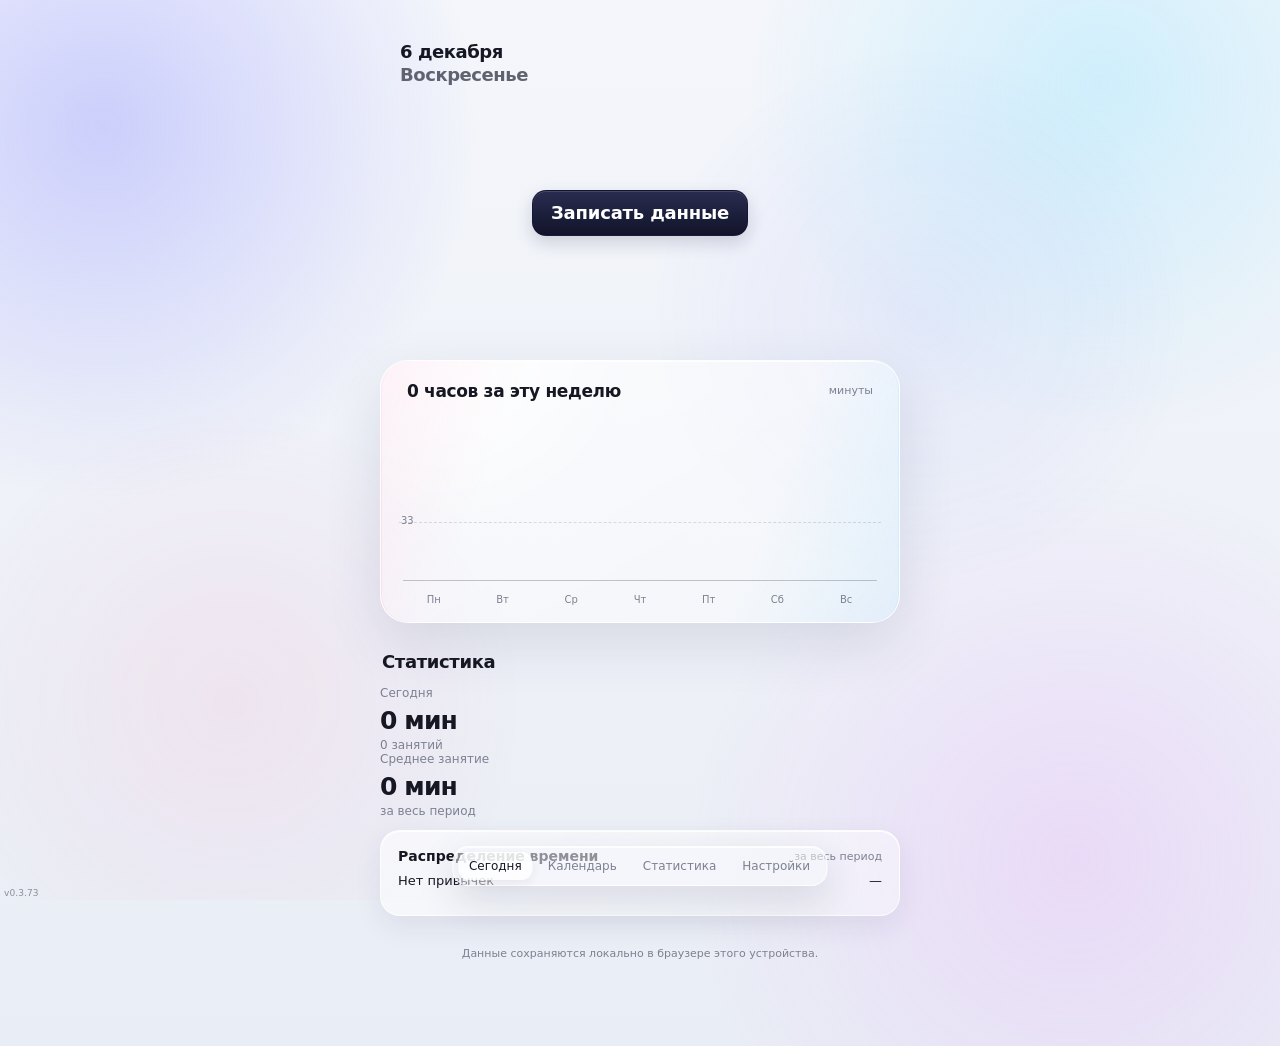
==== commit 6642ec01: "Apply reusable button variants and bump version to v0.3.73" ====
--- a/index.html
+++ b/index.html
@@ -7,17 +7,17 @@
 <meta name="color-scheme" content="light">
 <link rel="manifest" href="manifest.webmanifest">
 <title>Habit Timesheet</title>
-<link rel="stylesheet" href="css/app.css?v=0.3.72">
+<link rel="stylesheet" href="css/app.css?v=0.3.73">
 </head>
 <body>
 
-<div class="app-version" aria-label="Версия">v0.3.72</div>
+<div class="app-version" aria-label="Версия">v0.3.73</div>
 
 <main class="shell">
   <header class="top">
     <div class="date-title" id="dateDay">26 сентября</div>
     <div class="date-title date-weekday" id="dateWeekday">Суббота</div>
-    <button class="record-button" id="openSheet">Записать данные</button>
+    <button class="record-button ui-button ui-button--primary ui-button--lg" id="openSheet">Записать данные</button>
   </header>
 
   <section id="todayView" class="view active">
@@ -129,9 +129,9 @@
         </div>
         <div class="calendar-view-nav">
           <button class="calendar-filter-button" id="calendarFilterButton" type="button" aria-haspopup="listbox" aria-expanded="false" aria-controls="menuPopover"><span id="calendarFilterButtonText">Все привычки</span><span class="filter-chevron" aria-hidden="true"></span></button>
-          <button class="calendar-nav-btn calendar-today-btn" id="calendarToday" type="button">Сегодня</button>
-          <button class="calendar-nav-btn" id="calendarPrevMonth" type="button" aria-label="Предыдущий месяц">‹</button>
-          <button class="calendar-nav-btn" id="calendarNextMonth" type="button" aria-label="Следующий месяц">›</button>
+          <button class="calendar-nav-btn calendar-today-btn ui-button ui-button--secondary ui-button--sm" id="calendarToday" type="button">Сегодня</button>
+          <button class="calendar-nav-btn ui-button ui-button--secondary ui-button--icon" id="calendarPrevMonth" type="button" aria-label="Предыдущий месяц">‹</button>
+          <button class="calendar-nav-btn ui-button ui-button--secondary ui-button--icon" id="calendarNextMonth" type="button" aria-label="Следующий месяц">›</button>
         </div>
       </div>
       <div class="month-calendar" id="monthCalendar"></div>
@@ -143,12 +143,12 @@
     <section class="stats-section" style="margin-top:44px">
       <div class="breakdown-head">
         <h2 class="stats-title" style="margin:0">Привычки</h2>
-        <button class="secondary-action" id="addHabit">+ Добавить</button>
+        <button class="secondary-action ui-button ui-button--secondary ui-button--md" id="addHabit">+ Добавить</button>
       </div>
       <div class="data-tools">
-        <button class="secondary-action" id="exportData">Экспорт JSON</button>
-        <button class="secondary-action" id="exportCsvData">Экспорт CSV</button>
-        <button class="secondary-action" id="importData">Импорт из таблицы</button>
+        <button class="secondary-action ui-button ui-button--secondary ui-button--md" id="exportData">Экспорт JSON</button>
+        <button class="secondary-action ui-button ui-button--secondary ui-button--md" id="exportCsvData">Экспорт CSV</button>
+        <button class="secondary-action ui-button ui-button--secondary ui-button--md" id="importData">Импорт из таблицы</button>
       </div>
       <div class="breakdown" style="margin-top:12px"><div id="settingsRows"></div></div>
       <div class="breakdown records-section" style="margin-top:12px">
@@ -161,10 +161,10 @@
         </div>
         <div class="records-toolbar">
           <div class="records-select-actions">
-            <button class="records-action" id="toggleEntrySelection" type="button">Выделить</button>
-            <button class="records-action" id="selectAllEntries" type="button" hidden>Все</button>
-            <button class="records-action" id="clearEntrySelection" type="button" hidden>Снять</button>
-            <button class="records-action danger" id="deleteSelectedEntries" type="button" hidden>Удалить выбранные</button>
+            <button class="records-action ui-button ui-button--secondary ui-button--sm" id="toggleEntrySelection" type="button">Выделить</button>
+            <button class="records-action ui-button ui-button--secondary ui-button--sm" id="selectAllEntries" type="button" hidden>Все</button>
+            <button class="records-action ui-button ui-button--secondary ui-button--sm" id="clearEntrySelection" type="button" hidden>Снять</button>
+            <button class="records-action danger ui-button ui-button--danger ui-button--sm" id="deleteSelectedEntries" type="button" hidden>Удалить выбранные</button>
           </div>
           <div class="records-filter-wrap">
             <button class="calendar-filter-button records-habit-filter-button" id="recordsHabitFilterButton" type="button" aria-haspopup="listbox" aria-expanded="false" aria-controls="menuPopover"><span id="recordsHabitFilterButtonText">Все привычки</span><span class="filter-chevron" aria-hidden="true"></span></button>
@@ -173,7 +173,7 @@
         </div>
         <div id="entriesRows" class="records-list"></div>
         <div class="history-foot"><span>Показаны последние записи</span><span id="historyCountLabel"></span></div>
-        <button class="secondary-action load-more" id="showMoreEntries" hidden>Показать ещё</button>
+        <button class="secondary-action load-more ui-button ui-button--secondary ui-button--md" id="showMoreEntries" hidden>Показать ещё</button>
       </div>
     </section>
   </section>
@@ -192,7 +192,7 @@
   <section class="sheet" role="dialog" aria-modal="true" aria-labelledby="sheetTitle">
     <div class="sheet-head">
       <h2 class="sheet-title" id="sheetTitle">Записать данные</h2>
-      <button class="sheet-close" id="closeSheet" aria-label="Закрыть">×</button>
+      <button class="sheet-close ui-button ui-button--ghost ui-button--icon" id="closeSheet" aria-label="Закрыть">×</button>
     </div>
 
     <div class="form">
@@ -257,8 +257,8 @@
       </div>
 
       <div class="sheet-actions">
-        <button class="sheet-btn sheet-cancel" id="cancelSheet">Отмена</button>
-        <button class="sheet-btn sheet-save" id="saveEntry">Сохранить</button>
+        <button class="sheet-btn sheet-cancel ui-button ui-button--secondary ui-button--md" id="cancelSheet">Отмена</button>
+        <button class="sheet-btn sheet-save ui-button ui-button--primary ui-button--md" id="saveEntry">Сохранить</button>
       </div>
       <div class="sheet-hint">Можно записывать любое количество минут одним занятием.</div>
     </div>
@@ -269,7 +269,7 @@
   <section class="data-dialog" role="dialog" aria-modal="true" aria-labelledby="dataDialogTitle">
     <div class="data-dialog-head">
       <h2 class="data-dialog-title" id="dataDialogTitle">Импорт из таблицы</h2>
-      <button class="data-dialog-close" id="dataDialogClose" aria-label="Закрыть">×</button>
+      <button class="data-dialog-close ui-button ui-button--ghost ui-button--icon" id="dataDialogClose" aria-label="Закрыть">×</button>
     </div>
     <div class="data-help">Скопируй сюда два столбика из Google Таблиц или другой таблицы: <b>день</b> и <b>количество минут</b>. Поддерживаются полные даты, даты без года и числовые даты Google Таблиц. Это вставка данных из таблицы, а не прямое подключение к Google Sheets. Если в первом столбце указан только номер дня, ниже выбери нужный месяц.<br><br>Пример:<br><code>26.09.2026&nbsp;&nbsp;&nbsp;&nbsp;45</code><br><code>27.09.2026&nbsp;&nbsp;&nbsp;&nbsp;60</code></div>
     <div class="field">
@@ -280,15 +280,15 @@
     <label class="field" style="margin-top:12px"><span class="field-label">Месяц для строк только с номером дня</span><input class="data-select" id="importMonth" type="month"></label>
     <label class="field" style="margin-top:12px"><span class="field-label">Данные из таблицы</span><textarea class="import-area" id="importText" placeholder="26.09.2026&#9;45&#10;27.09.2026&#9;60"></textarea></label>
     <div class="data-dialog-actions">
-      <button class="secondary-action" id="dataDialogCancel">Отмена</button>
-      <button class="secondary-action" id="dataImportConfirm">Импортировать</button>
+      <button class="secondary-action ui-button ui-button--secondary ui-button--md" id="dataDialogCancel">Отмена</button>
+      <button class="secondary-action ui-button ui-button--primary ui-button--md" id="dataImportConfirm">Импортировать</button>
     </div>
   </section>
 </div>
 
-<script src="js/storage.js?v=0.3.72"></script>
-<script src="js/calendar.js?v=0.3.72"></script>
-<script src="js/statistics.js?v=0.3.72"></script>
-<script src="js/app.js?v=0.3.72"></script>
+<script src="js/storage.js?v=0.3.73"></script>
+<script src="js/calendar.js?v=0.3.73"></script>
+<script src="js/statistics.js?v=0.3.73"></script>
+<script src="js/app.js?v=0.3.73"></script>
 </body>
 </html>
--- a/css/app.css
+++ b/css/app.css
@@ -792,3 +792,117 @@
   .stats-metric-value{font-size:22px}
   .stats-hero-card{border-radius:22px;padding:20px 19px 18px}
 }
+
+/* UIARC-inspired Button primitive: native HTML/CSS adaptation */
+.ui-button{
+  box-sizing:border-box;
+  flex:0 0 auto;
+  vertical-align:middle;
+  line-height:1.15;
+  letter-spacing:-.01em;
+  text-align:center;
+  text-decoration:none;
+  user-select:none;
+  -webkit-tap-highlight-color:transparent;
+  transition:transform .16s cubic-bezier(.2,.8,.2,1),background-color .16s ease,border-color .16s ease,color .14s ease,box-shadow .16s ease,opacity .16s ease;
+}
+.ui-button.ui-button--primary{
+  border:1px solid rgba(20,22,49,.72);
+  color:#fff;
+  background:linear-gradient(180deg,#292c50,#111429);
+  box-shadow:0 7px 17px rgba(20,24,58,.16),inset 0 1px 0 rgba(255,255,255,.13);
+  font-weight:600;
+}
+.ui-button.ui-button--secondary{
+  border:1px solid rgba(120,125,140,.22);
+  color:var(--ink);
+  background:rgba(255,255,255,.58);
+  box-shadow:inset 0 1px 0 rgba(255,255,255,.86);
+  font-weight:550;
+}
+.ui-button.ui-button--ghost{
+  border:1px solid transparent;
+  color:var(--ink);
+  background:transparent;
+  box-shadow:none;
+  font-weight:550;
+}
+.ui-button.ui-button--danger{
+  border:1px solid rgba(200,90,112,.24);
+  color:#b43c52;
+  background:rgba(255,240,243,.88);
+  box-shadow:inset 0 1px 0 rgba(255,255,255,.88);
+  font-weight:600;
+}
+.ui-button.ui-button--sm{min-height:30px;padding:6px 10px;border-radius:10px;font-size:11px;gap:6px}
+.ui-button.ui-button--md{min-height:38px;padding:9px 14px;border-radius:12px;font-size:13px;gap:8px}
+.ui-button.ui-button--lg{min-height:46px;padding:12px 18px;border-radius:14px;font-size:16px;gap:9px}
+.ui-button.ui-button--icon{display:inline-flex;align-items:center;justify-content:center;width:34px;min-width:34px;height:34px;min-height:34px;padding:0;gap:0;border-radius:11px}
+.record-button.ui-button--lg{font-size:18px}
+.ui-button:focus-visible{outline:2px solid rgba(95,99,255,.58);outline-offset:3px}
+.ui-button[aria-busy="true"]{cursor:progress}
+.ui-button[aria-busy="true"]::before{
+  content:"";
+  display:inline-block;
+  width:1em;
+  height:1em;
+  flex:0 0 1em;
+  box-sizing:border-box;
+  border:2px solid currentColor;
+  border-right-color:transparent;
+  border-radius:50%;
+  animation:ui-button-spin .72s linear infinite;
+}
+.ui-button.ui-button--primary:disabled,
+.ui-button.ui-button--primary[aria-disabled="true"]:not([aria-busy="true"]){
+  opacity:.56;
+  cursor:not-allowed;
+  box-shadow:none;
+  transform:none;
+}
+.ui-button.ui-button--secondary:disabled,
+.ui-button.ui-button--danger:disabled,
+.ui-button.ui-button--secondary[aria-disabled="true"]:not([aria-busy="true"]),
+.ui-button.ui-button--danger[aria-disabled="true"]:not([aria-busy="true"]){
+  border-color:rgba(120,125,140,.22);
+  color:rgba(60,64,78,.52);
+  background:rgba(232,234,240,.76);
+  box-shadow:none;
+  cursor:not-allowed;
+  transform:none;
+}
+.ui-button.ui-button--ghost:disabled,
+.ui-button.ui-button--ghost[aria-disabled="true"]:not([aria-busy="true"]){
+  color:rgba(60,64,78,.42);
+  cursor:not-allowed;
+  transform:none;
+}
+@keyframes ui-button-spin{to{transform:rotate(360deg)}}
+@media (hover:hover) and (pointer:fine){
+  .ui-button.ui-button--primary:hover:not(:disabled):not([aria-disabled="true"]){
+    background:linear-gradient(180deg,#34375f,#191c38);
+    box-shadow:0 10px 22px rgba(20,24,58,.20),inset 0 1px 0 rgba(255,255,255,.16);
+    transform:translateY(-1px);
+  }
+  .ui-button.ui-button--secondary:hover:not(:disabled):not([aria-disabled="true"]){
+    border-color:rgba(100,108,142,.26);
+    background:rgba(255,255,255,.88);
+    box-shadow:0 4px 12px rgba(40,46,78,.07),inset 0 1px 0 rgba(255,255,255,.94);
+    transform:translateY(-1px);
+  }
+  .ui-button.ui-button--ghost:hover:not(:disabled):not([aria-disabled="true"]){
+    background:rgba(120,125,140,.09);
+    transform:translateY(-1px);
+  }
+  .ui-button.ui-button--danger:hover:not(:disabled):not([aria-disabled="true"]){
+    border-color:rgba(200,90,112,.34);
+    background:rgba(255,231,236,.98);
+    box-shadow:0 4px 12px rgba(150,60,82,.08);
+    transform:translateY(-1px);
+  }
+}
+.ui-button.ui-button--primary:active:not(:disabled):not([aria-disabled="true"]),
+.ui-button.ui-button--secondary:active:not(:disabled):not([aria-disabled="true"]),
+.ui-button.ui-button--ghost:active:not(:disabled):not([aria-disabled="true"]),
+.ui-button.ui-button--danger:active:not(:disabled):not([aria-disabled="true"]){transform:scale(.97)}
+.ui-button.ui-button--icon:active:not(:disabled):not([aria-disabled="true"]){transform:scale(.93)}
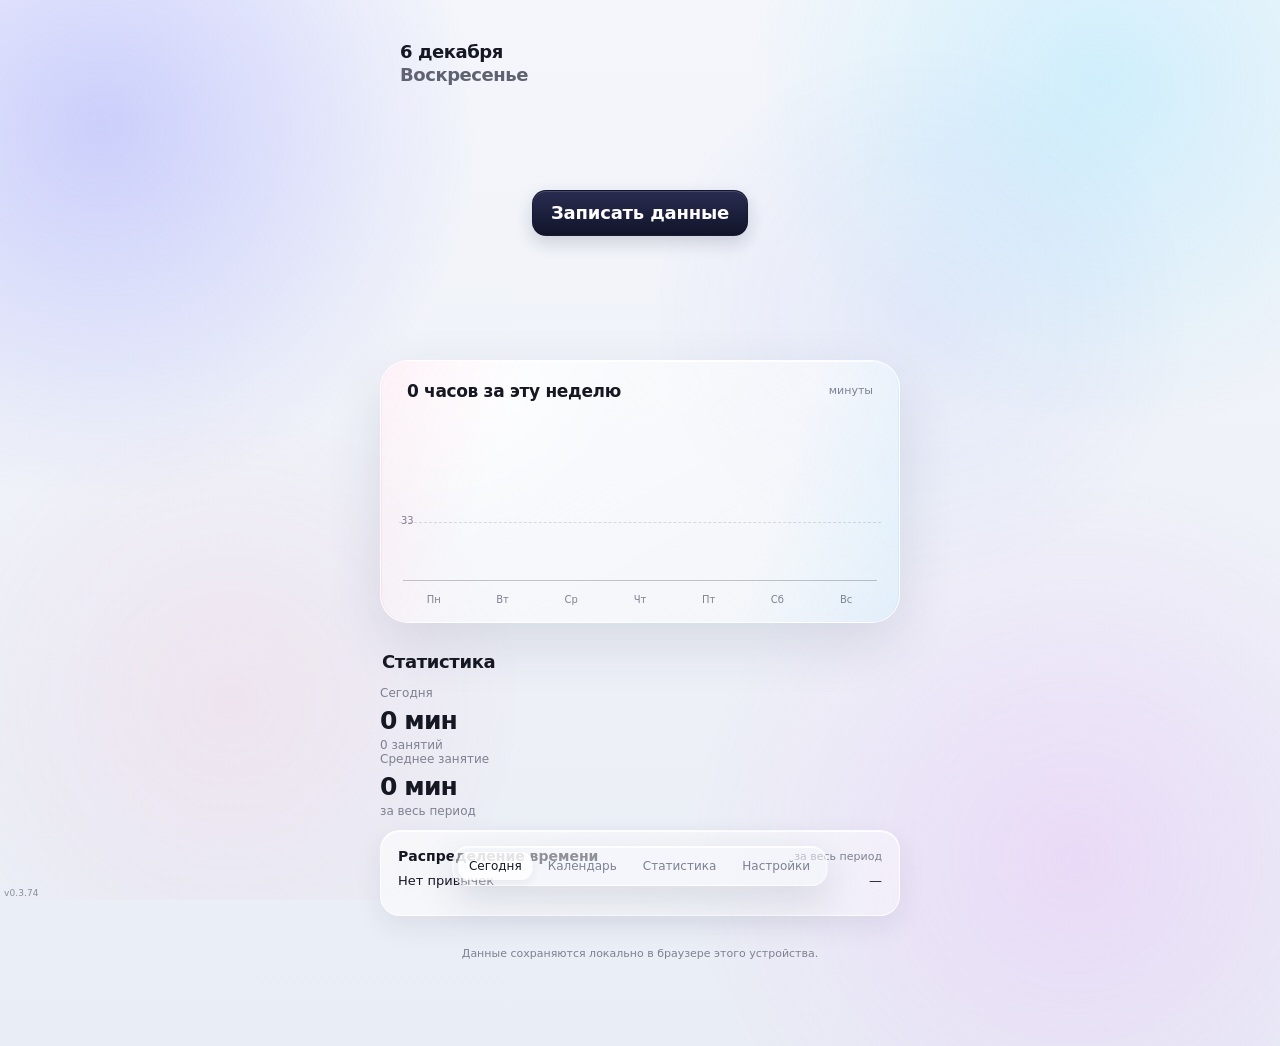
==== commit c882b57f: "Redesign Statistics tab and bump version to v0.3.74" ====
--- a/index.html
+++ b/index.html
@@ -7,11 +7,11 @@
 <meta name="color-scheme" content="light">
 <link rel="manifest" href="manifest.webmanifest">
 <title>Habit Timesheet</title>
-<link rel="stylesheet" href="css/app.css?v=0.3.73">
+<link rel="stylesheet" href="css/app.css?v=0.3.74">
 </head>
 <body>
 
-<div class="app-version" aria-label="Версия">v0.3.73</div>
+<div class="app-version" aria-label="Версия">v0.3.74</div>
 
 <main class="shell">
   <header class="top">
@@ -52,59 +52,40 @@
   </section>
 
   <section id="statsView" class="view">
-    <section class="stats-section stats-reference" style="margin-top:44px">
+    <section class="stats-section stats-reference">
       <h2 class="stats-title">Статистика</h2>
 
-      <div class="stats-reference-stack">
-        <article class="stats-hero-card">
-          <div class="stats-hero-main">
-            <div class="stats-card-label">Всего времени</div>
-            <div class="stats-hero-value" id="allTotal">0 ч</div>
-            <div class="stats-hero-sub" id="activeMonthsLabel">0 месяцев</div>
-          </div>
-          <div class="stats-hero-side">
-            <div class="stats-hero-side-label">активность</div>
-            <div class="stats-hero-spark" id="statsHeroSpark"></div>
-            <div class="stats-hero-axis"><span>н</span><span>в</span><span>с</span><span>ч</span><span>п</span><span>с</span><span>в</span><span>т</span></div>
-          </div>
-        </article>
-
-        <div class="stats-accent-grid">
-          <article class="stats-accent-card stats-accent-red">
-            <div class="stats-card-label">Активных дней</div>
-            <div class="stats-accent-value" id="activeDays">0</div>
-            <div class="stats-accent-sub">за весь период</div>
-          </article>
-          <article class="stats-accent-card stats-accent-coral">
-            <div class="stats-card-label">Всего занятий</div>
-            <div class="stats-accent-value" id="allSessions">0</div>
-            <div class="stats-accent-sub">за весь период</div>
-          </article>
-          <article class="stats-accent-card stats-accent-blue">
-            <div class="stats-card-label">Последние 30 дней</div>
-            <div class="stats-accent-value" id="last30Total">0 ч</div>
-            <div class="stats-accent-sub">объём активности</div>
-          </article>
-          <article class="stats-accent-card stats-accent-violet">
-            <div class="stats-card-label">Лучший день</div>
-            <div class="stats-accent-value" id="bestDayTime">0 мин</div>
-            <div class="stats-accent-sub" id="bestDayDate">Нет данных</div>
-          </article>
-        </div>
-
-        <div class="stats-metric-grid">
-          <article class="stats-metric-card"><div class="stats-card-label">Среднее / день</div><div class="stats-metric-value" id="avgDay">0 мин</div><div class="stats-metric-sub">за весь период</div></article>
-          <article class="stats-metric-card"><div class="stats-card-label">Среднее занятие</div><div class="stats-metric-value" id="avgSessionStats">0 мин</div><div class="stats-metric-sub" id="sessionCountNote">0 занятий</div></article>
-          <article class="stats-metric-card"><div class="stats-card-label">Активных дней / 30</div><div class="stats-metric-value" id="last30ActiveDaysValue">0</div><div class="stats-metric-sub">из последних 30</div></article>
-          <article class="stats-metric-card"><div class="stats-card-label">Среднее / 30 дней</div><div class="stats-metric-value" id="last30Avg">0 мин</div><div class="stats-metric-sub" id="last30SessionNote">0 занятий</div></article>
-          <article class="stats-metric-card"><div class="stats-card-label">Рекорд занятия</div><div class="stats-metric-value" id="longestSession">0 мин</div><div class="stats-metric-sub">за весь период</div></article>
-        </div>
+      <div class="stats-kpi-grid" aria-label="Ключевые показатели за последние 30 дней">
+        <article class="stats-kpi-card">
+          <div class="stats-kpi-label">Время за 30 дней</div>
+          <div class="stats-kpi-value" id="kpi30Time">0 ч</div>
+          <div class="stats-kpi-change" id="kpi30TimeChange">Сравнение с предыдущими 30 днями</div>
+          <div class="stats-kpi-spark" id="kpi30TimeSpark" aria-hidden="true"></div>
+        </article>
+        <article class="stats-kpi-card">
+          <div class="stats-kpi-label">Занятий за 30 дней</div>
+          <div class="stats-kpi-value" id="kpi30Sessions">0</div>
+          <div class="stats-kpi-change" id="kpi30SessionsChange">Сравнение с предыдущими 30 днями</div>
+          <div class="stats-kpi-spark" id="kpi30SessionsSpark" aria-hidden="true"></div>
+        </article>
+        <article class="stats-kpi-card">
+          <div class="stats-kpi-label">Среднее занятие</div>
+          <div class="stats-kpi-value" id="kpi30Average">0 мин</div>
+          <div class="stats-kpi-change" id="kpi30AverageChange">Сравнение с предыдущими 30 днями</div>
+          <div class="stats-kpi-spark" id="kpi30AverageSpark" aria-hidden="true"></div>
+        </article>
+        <article class="stats-kpi-card">
+          <div class="stats-kpi-label">Активных дней</div>
+          <div class="stats-kpi-value" id="kpi30ActiveDays">0 / 30</div>
+          <div class="stats-kpi-change" id="kpi30ActiveDaysChange">Сравнение с предыдущими 30 днями</div>
+          <div class="stats-kpi-spark" id="kpi30ActiveDaysSpark" aria-hidden="true"></div>
+        </article>
       </div>
 
       <div class="stats-charts">
         <div class="stats-chart-card">
           <div class="stats-chart-title">Динамика по неделям</div>
-          <div class="stats-chart-note">Последние 8 календарных недель</div>
+          <div class="stats-chart-note">Последние 8 недель</div>
           <div class="weekly-chart" id="weeklyStatsChart"></div>
           <div class="weekly-labels" id="weeklyStatsLabels"></div>
           <div class="weekly-hover-note" id="weeklyStatsHoverNote" aria-hidden="true"></div>
@@ -286,9 +267,9 @@
   </section>
 </div>
 
-<script src="js/storage.js?v=0.3.73"></script>
-<script src="js/calendar.js?v=0.3.73"></script>
-<script src="js/statistics.js?v=0.3.73"></script>
-<script src="js/app.js?v=0.3.73"></script>
+<script src="js/storage.js?v=0.3.74"></script>
+<script src="js/calendar.js?v=0.3.74"></script>
+<script src="js/statistics.js?v=0.3.74"></script>
+<script src="js/app.js?v=0.3.74"></script>
 </body>
 </html>
--- a/css/app.css
+++ b/css/app.css
@@ -906,3 +906,82 @@
 .ui-button.ui-button--ghost:active:not(:disabled):not([aria-disabled="true"]),
 .ui-button.ui-button--danger:active:not(:disabled):not([aria-disabled="true"]){transform:scale(.97)}
 .ui-button.ui-button--icon:active:not(:disabled):not([aria-disabled="true"]){transform:scale(.93)}
+
+/* Statistics dashboard: quiet four-metric strip inspired by the supplied reference */
+.stats-section.stats-reference{margin-top:28px}
+.stats-kpi-grid{
+  display:grid;
+  grid-template-columns:repeat(4,minmax(0,1fr));
+  overflow:hidden;
+  border:1px solid rgba(36,40,54,.10);
+  border-radius:22px;
+  background:rgba(255,255,255,.84);
+  box-shadow:0 3px 10px rgba(30,36,60,.025),inset 0 1px 0 rgba(255,255,255,.95);
+}
+.stats-kpi-card{
+  display:flex;
+  flex-direction:column;
+  min-width:0;
+  min-height:180px;
+  padding:22px 21px 15px;
+  border-right:1px solid rgba(36,40,54,.065);
+}
+.stats-kpi-card:last-child{border-right:0}
+.stats-kpi-label{font-size:13px;line-height:1.3;color:#747780;font-weight:450}
+.stats-kpi-value{
+  margin-top:10px;
+  color:#17181b;
+  font-size:clamp(26px,2.7vw,36px);
+  line-height:1.05;
+  font-weight:620;
+  letter-spacing:-.045em;
+  font-variant-numeric:tabular-nums;
+  white-space:nowrap;
+  overflow:hidden;
+  text-overflow:ellipsis;
+}
+.stats-kpi-change{
+  display:block;
+  min-height:31px;
+  margin-top:8px;
+  color:#878a91;
+  font-size:11px;
+  line-height:1.35;
+  font-weight:450;
+}
+.stats-kpi-change.positive{color:#18883e}
+.stats-kpi-change.negative{color:#6c7079}
+.stats-kpi-change.neutral{color:#858992}
+.stats-kpi-spark{height:43px;margin-top:auto;padding-top:7px;overflow:hidden}
+.stats-kpi-spark-svg{display:block;width:100%;height:43px;overflow:visible}
+.stats-kpi-spark-area{fill:#e9e9e9}
+.stats-kpi-spark-line{fill:none;stroke:#363638;stroke-width:2.25;stroke-linecap:round;stroke-linejoin:round;vector-effect:non-scaling-stroke}
+.stats-kpi-spark-end{fill:#363638}
+.shell.stats-layout-wide{width:min(1120px,calc(100vw - 40px))}
+.shell.stats-layout-wide .top{
+  display:flex;
+  align-items:center;
+  justify-content:space-between;
+  gap:18px;
+  padding:30px 0 0;
+}
+.shell.stats-layout-wide .date-title{font-size:14px;line-height:1.2}
+.shell.stats-layout-wide .record-button{margin:0;min-width:0;padding:10px 15px;font-size:14px;border-radius:13px}
+.shell.stats-layout-wide .hero{margin-top:26px}
+@media(max-width:900px){
+  .stats-kpi-card{padding:19px 16px 13px}
+  .stats-kpi-label{font-size:12px}
+  .stats-kpi-value{font-size:clamp(23px,3vw,31px)}
+  .stats-kpi-change{font-size:10px}
+}
+@media(max-width:760px){
+  .shell.stats-layout-wide{width:min(520px,calc(100vw - 28px))}
+  .shell.stats-layout-wide .top{padding:30px 12px 0}
+  .shell.stats-layout-wide .record-button{padding:9px 12px;font-size:13px}
+  .stats-kpi-grid{grid-template-columns:repeat(2,minmax(0,1fr))}
+  .stats-kpi-card{min-height:155px;padding:17px 15px 12px}
+  .stats-kpi-card:nth-child(2){border-right:0}
+  .stats-kpi-card:nth-child(-n+2){border-bottom:1px solid rgba(36,40,54,.065)}
+  .stats-kpi-value{font-size:27px}
+  .stats-kpi-spark,.stats-kpi-spark-svg{height:36px}
+}
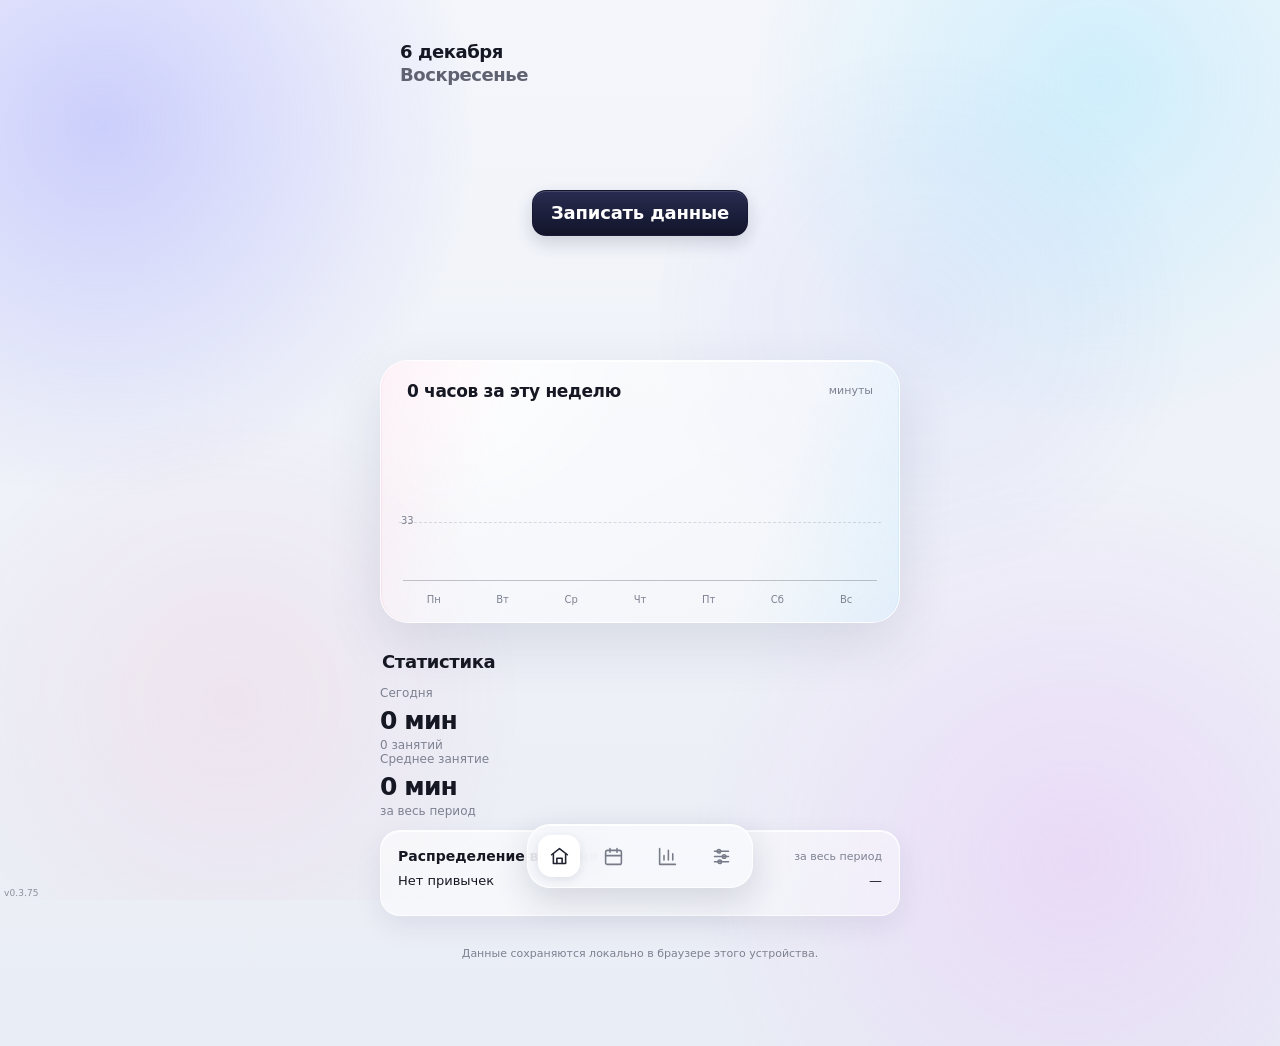
==== commit ff741712: "Add icon dock navigation and bump app version to v0.3.75" ====
--- a/index.html
+++ b/index.html
@@ -7,11 +7,11 @@
 <meta name="color-scheme" content="light">
 <link rel="manifest" href="manifest.webmanifest">
 <title>Habit Timesheet</title>
-<link rel="stylesheet" href="css/app.css?v=0.3.74">
+<link rel="stylesheet" href="css/app.css?v=0.3.75">
 </head>
 <body>
 
-<div class="app-version" aria-label="Версия">v0.3.74</div>
+<div class="app-version" aria-label="Версия">v0.3.75</div>
 
 <main class="shell">
   <header class="top">
@@ -160,11 +160,19 @@
   </section>
 </main>
 
-<nav class="mobile-nav" aria-label="Навигация">
-  <button class="mobile-tab active" data-view="today">Сегодня</button>
-  <button class="mobile-tab" data-view="calendar">Календарь</button>
-  <button class="mobile-tab" data-view="stats">Статистика</button>
-  <button class="mobile-tab" data-view="settings">Настройки</button>
+<nav class="mobile-nav dock-nav" aria-label="Основная навигация">
+  <button class="mobile-tab dock-item active" type="button" data-view="today" aria-label="Сегодня" aria-current="page" title="Сегодня">
+    <span class="dock-icon" aria-hidden="true"><svg viewBox="0 0 24 24" fill="none" stroke="currentColor" stroke-width="1.8" stroke-linecap="round" stroke-linejoin="round"><path d="m3 10 9-7 9 7"/><path d="M5 9v11h14V9"/><path d="M9 20v-6h6v6"/></svg></span><span class="dock-tooltip">Сегодня</span>
+  </button>
+  <button class="mobile-tab dock-item" type="button" data-view="calendar" aria-label="Календарь" title="Календарь">
+    <span class="dock-icon" aria-hidden="true"><svg viewBox="0 0 24 24" fill="none" stroke="currentColor" stroke-width="1.8" stroke-linecap="round" stroke-linejoin="round"><rect x="3" y="5" width="18" height="16" rx="2"/><path d="M16 3v4M8 3v4M3 11h18"/></svg></span><span class="dock-tooltip">Календарь</span>
+  </button>
+  <button class="mobile-tab dock-item" type="button" data-view="stats" aria-label="Статистика" title="Статистика">
+    <span class="dock-icon" aria-hidden="true"><svg viewBox="0 0 24 24" fill="none" stroke="currentColor" stroke-width="1.8" stroke-linecap="round" stroke-linejoin="round"><path d="M3 3v18h18"/><path d="M8 16v-5M13 16V5M18 16V9"/></svg></span><span class="dock-tooltip">Статистика</span>
+  </button>
+  <button class="mobile-tab dock-item" type="button" data-view="settings" aria-label="Настройки" title="Настройки">
+    <span class="dock-icon" aria-hidden="true"><svg viewBox="0 0 24 24" fill="none" stroke="currentColor" stroke-width="1.8" stroke-linecap="round" stroke-linejoin="round"><path d="M4 6h16M4 12h16M4 18h16"/><circle cx="9" cy="6" r="2"/><circle cx="15" cy="12" r="2"/><circle cx="10" cy="18" r="2"/></svg></span><span class="dock-tooltip">Настройки</span>
+  </button>
 </nav>
 
 <div class="menu-layer" id="menuLayer"><div class="menu-popover" id="menuPopover"></div></div>
@@ -267,9 +275,9 @@
   </section>
 </div>
 
-<script src="js/storage.js?v=0.3.74"></script>
-<script src="js/calendar.js?v=0.3.74"></script>
-<script src="js/statistics.js?v=0.3.74"></script>
-<script src="js/app.js?v=0.3.74"></script>
+<script src="js/storage.js?v=0.3.75"></script>
+<script src="js/calendar.js?v=0.3.75"></script>
+<script src="js/statistics.js?v=0.3.75"></script>
+<script src="js/app.js?v=0.3.75"></script>
 </body>
 </html>
--- a/css/app.css
+++ b/css/app.css
@@ -307,36 +307,100 @@
 .insight-text b{font-weight:600}
 .footer-note{margin-top:18px;padding:0 22px;text-align:center;font-size:11px;line-height:1.5;color:var(--muted)}
 
-/* bottom navigation */
-.mobile-nav{
+/* Floating icon dock — a lightweight native HTML/CSS adaptation */
+.mobile-nav.dock-nav{
   position:fixed;
   left:50%;
-  transform:translateX(-50%);
-  bottom:14px;
+  bottom:calc(12px + env(safe-area-inset-bottom, 0px));
+  transform:translateX(-50%) translateY(0);
   display:flex;
+  align-items:center;
+  justify-content:center;
   gap:4px;
-  padding:5px;
-  border:1px solid rgba(255,255,255,.75);
+  padding:6px;
+  border:1px solid rgba(255,255,255,.82);
+  border-radius:23px;
+  background:rgba(248,249,253,.78);
+  -webkit-backdrop-filter:blur(18px) saturate(1.22);
+  backdrop-filter:blur(18px) saturate(1.22);
+  box-shadow:0 12px 34px rgba(35,42,77,.16),inset 0 1px 0 rgba(255,255,255,.96);
+  z-index:40;
+  animation:dock-float 4s ease-in-out infinite;
+  will-change:transform;
+}
+.dock-item{
+  position:relative;
+  display:grid;
+  place-items:center;
+  flex:0 0 auto;
+  width:50px;
+  height:50px;
+  margin:0;
+  padding:0;
+  border:0;
   border-radius:16px;
-  background:rgba(244,246,251,.55);
-
-  box-shadow:0 14px 38px rgba(35,42,77,.14),inset 0 1px 0 rgba(255,255,255,.9);
-  z-index:40
-}
-.mobile-tab{
-  border:0;
+  color:#777b88;
   background:transparent;
-  color:var(--muted);
-  font-size:12px;
-  font-weight:400;
-  padding:7px 11px;
-  border-radius:11px;
-  transition:background-color .12s ease,opacity .12s ease
-}
-.mobile-tab.active{
-  color:var(--ink);
-  background:rgba(255,255,255,.76);
-  box-shadow:0 3px 10px rgba(45,50,77,.08),inset 0 1px 0 rgba(255,255,255,.9)
+  cursor:pointer;
+  -webkit-tap-highlight-color:transparent;
+  transition:color .18s ease,background-color .18s ease,transform .18s cubic-bezier(.2,.8,.2,1);
+}
+.dock-icon{
+  display:grid;
+  place-items:center;
+  width:42px;
+  height:42px;
+  border-radius:14px;
+  transition:background-color .18s ease,box-shadow .18s ease,transform .18s cubic-bezier(.2,.8,.2,1);
+}
+.dock-icon svg{display:block;width:21px;height:21px;overflow:visible}
+.dock-item.active{color:#202230}
+.dock-item.active .dock-icon{
+  background:rgba(255,255,255,.96);
+  box-shadow:0 3px 10px rgba(45,50,77,.10),inset 0 1px 0 rgba(255,255,255,.98);
+}
+.dock-tooltip{
+  position:absolute;
+  left:50%;
+  bottom:calc(100% + 11px);
+  z-index:2;
+  padding:6px 9px;
+  border:1px solid rgba(255,255,255,.13);
+  border-radius:9px;
+  color:#fff;
+  background:rgba(25,28,42,.96);
+  box-shadow:0 6px 18px rgba(20,24,43,.15);
+  font-size:11px;
+  line-height:1.2;
+  font-weight:500;
+  white-space:nowrap;
+  pointer-events:none;
+  opacity:0;
+  transform:translate(-50%,4px) scale(.98);
+  transition:opacity .14s ease,transform .14s ease;
+}
+.dock-item:focus-visible{outline:2px solid rgba(95,99,255,.62);outline-offset:2px}
+@keyframes dock-float{
+  0%,100%{transform:translateX(-50%) translateY(-1px)}
+  50%{transform:translateX(-50%) translateY(2px)}
+}
+@media(hover:hover) and (pointer:fine){
+  .dock-item:hover{color:#242637}
+  .dock-item:hover .dock-icon{transform:translateY(-2px) scale(1.08);background:rgba(255,255,255,.78);box-shadow:0 4px 11px rgba(45,50,77,.08)}
+  .dock-item.active:hover .dock-icon{background:#fff}
+  .dock-item:hover .dock-tooltip,.dock-item:focus-visible .dock-tooltip{opacity:1;transform:translate(-50%,0) scale(1)}
+}
+@media(hover:none){
+  .dock-item:active .dock-icon{transform:scale(.93)}
+}
+@media(max-width:360px){
+  .mobile-nav.dock-nav{gap:1px;padding:5px;border-radius:21px}
+  .dock-item{width:46px;height:46px}
+  .dock-icon{width:40px;height:40px}
+}
+@media(prefers-reduced-motion:reduce){
+  .mobile-nav.dock-nav{animation:none;will-change:auto}
+  .dock-item,.dock-icon,.dock-tooltip{transition:none}
 }
 
 /* modal and menus */
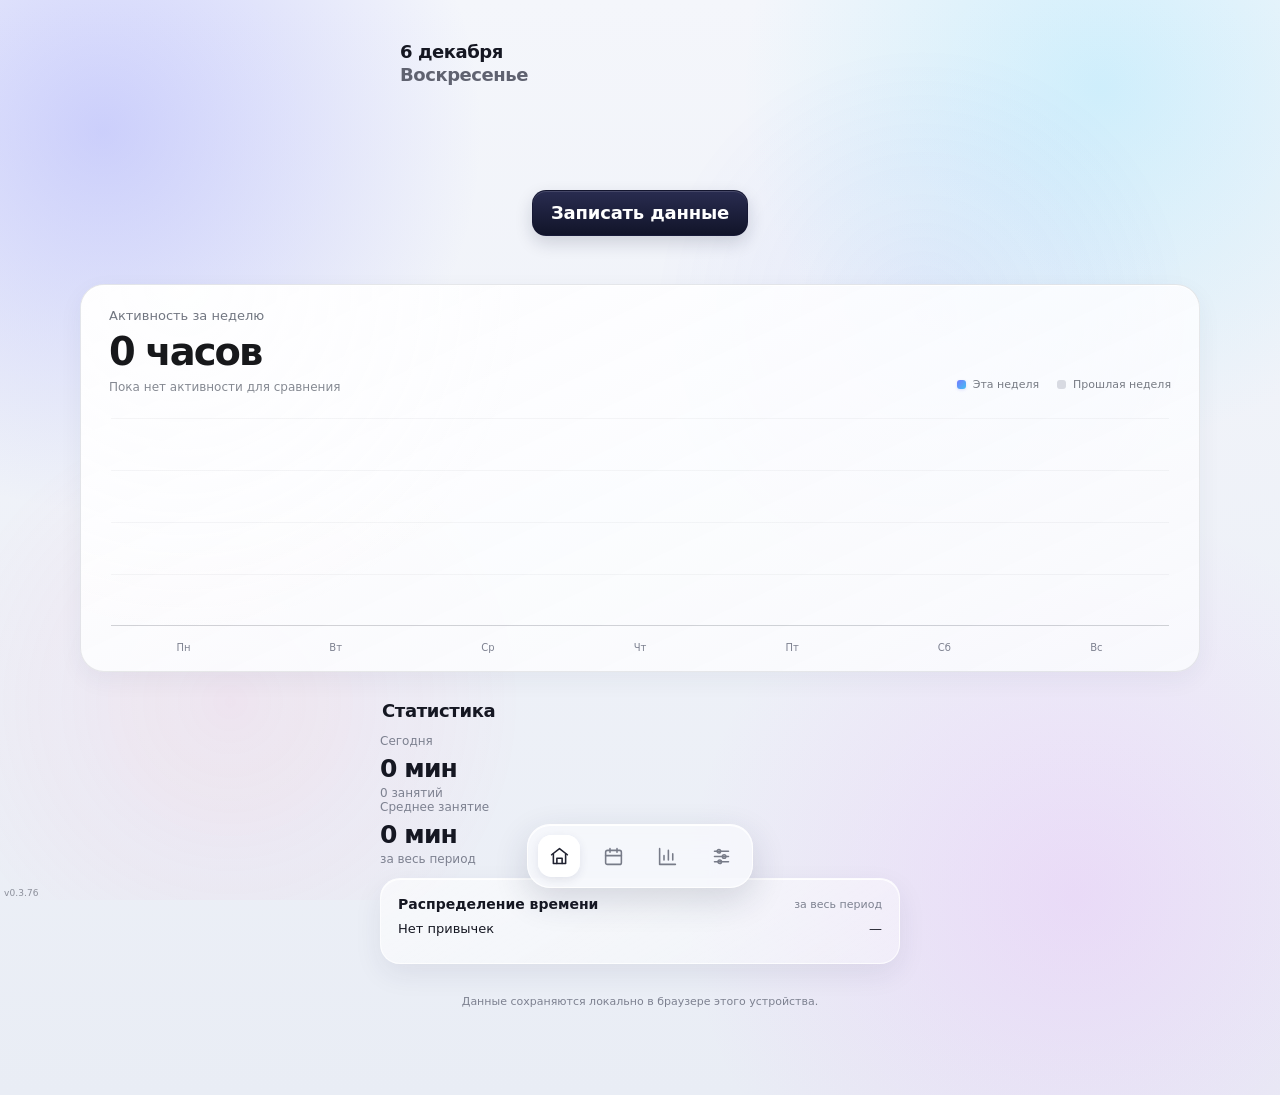
==== commit bf7c0002: "Update weekly chart layout and bump app version to v0.3.76" ====
--- a/index.html
+++ b/index.html
@@ -7,11 +7,11 @@
 <meta name="color-scheme" content="light">
 <link rel="manifest" href="manifest.webmanifest">
 <title>Habit Timesheet</title>
-<link rel="stylesheet" href="css/app.css?v=0.3.75">
+<link rel="stylesheet" href="css/app.css?v=0.3.76">
 </head>
 <body>
 
-<div class="app-version" aria-label="Версия">v0.3.75</div>
+<div class="app-version" aria-label="Версия">v0.3.76</div>
 
 <main class="shell">
   <header class="top">
@@ -24,8 +24,15 @@
     <div class="hero">
       <div class="chart-card">
         <div class="chart-head">
-          <h2 class="chart-title" id="weekSummary">0 часов за эту неделю</h2>
-          <div class="chart-unit">минуты</div>
+          <div class="chart-metric">
+            <div class="chart-eyebrow">Активность за неделю</div>
+            <h2 class="chart-title" id="weekSummary">0 часов</h2>
+            <div class="chart-comparison neutral" id="weekComparison" aria-live="polite">Сравнение с прошлой неделей</div>
+          </div>
+          <div class="chart-legend" aria-label="Сравнение по неделям">
+            <span><i class="chart-legend-current"></i>Эта неделя</span>
+            <span><i class="chart-legend-previous"></i>Прошлая неделя</span>
+          </div>
         </div>
         <div class="chart-wrap">
           <div class="chart" id="weekChart"></div>
@@ -275,9 +282,9 @@
   </section>
 </div>
 
-<script src="js/storage.js?v=0.3.75"></script>
-<script src="js/calendar.js?v=0.3.75"></script>
-<script src="js/statistics.js?v=0.3.75"></script>
-<script src="js/app.js?v=0.3.75"></script>
+<script src="js/storage.js?v=0.3.76"></script>
+<script src="js/calendar.js?v=0.3.76"></script>
+<script src="js/statistics.js?v=0.3.76"></script>
+<script src="js/app.js?v=0.3.76"></script>
 </body>
 </html>
--- a/css/app.css
+++ b/css/app.css
@@ -104,60 +104,29 @@
 }
  .record-button:active{transform:scale(.985)}
 
-.hero{margin-top:124px}
-.chart-card{
-  position:relative;
-  overflow:hidden;
-  border-radius:28px;
-  padding:20px 18px 17px;
-  background:linear-gradient(150deg,rgba(255,255,255,.66),rgba(255,255,255,.35));
-  border:1px solid var(--glass-border);
-  box-shadow:
-    inset 1px 0 0 rgba(255,80,150,.10),
-    inset -1px 0 0 rgba(80,198,255,.12),
-    inset 0 1px 0 rgba(255,255,255,.96),
-    0 20px 55px rgba(38,47,87,.12);
-  /* Glass appearance is simulated with translucency/highlights here.
-     The full-page blur is intentionally reserved for the modal scrim. */
-}
-.chart-card::before{
-  content:"";
-  position:absolute;
-  inset:0;
-  pointer-events:none;
-  background:
-    linear-gradient(110deg,rgba(255,107,163,.08),transparent 24%,transparent 72%,rgba(74,201,255,.10)),
-    radial-gradient(circle at 15% 0%,rgba(255,255,255,.85),transparent 32%);
-}
+.hero{width:min(1120px,calc(100vw - 40px));margin:48px 0 0;position:relative;left:50%;transform:translateX(-50%)}
+.chart-card{position:relative;overflow:hidden;width:100%;box-sizing:border-box;border-radius:24px;padding:23px 26px 18px;background:linear-gradient(155deg,rgba(255,255,255,.92),rgba(250,251,254,.84));border:1px solid rgba(36,40,54,.10);box-shadow:0 8px 24px rgba(38,47,87,.055),inset 0 1px 0 rgba(255,255,255,.98)}
+.chart-card::before{content:"";position:absolute;inset:0;pointer-events:none;background:radial-gradient(circle at 9% 0%,rgba(255,255,255,.72),transparent 32%)}
 .chart-card>*{position:relative;z-index:1}
-.chart-head{display:flex;justify-content:space-between;align-items:flex-start;gap:12px;margin:0 8px 14px}
-.chart-title{margin:0;font-size:17px;line-height:1.2;font-weight:550;letter-spacing:-.02em}
-.chart-unit{color:var(--muted);font-size:11px;padding-top:3px}
-.chart-wrap{height:190px;position:relative}
-.chart{
-  position:absolute;
-  left:4px;right:4px;top:2px;bottom:24px;
-  display:flex;
-  align-items:flex-end;
-  justify-content:space-between;
-  gap:7px;
-}
-.chart::after{
-  content:"";
-  position:absolute;
-  left:0;right:0;bottom:0;
-  height:1.5px;
-  background:rgba(38,42,57,.26)
-}
-.day{height:100%;flex:1;display:flex;align-items:flex-end;justify-content:center;position:relative}
-.bar{
-  width:22px;
-  min-height:0;
-  border-radius:11px 11px 5px 5px;
-  background:linear-gradient(180deg,#858aff 0%,#737bf7 58%,#626dee 100%);
-  box-shadow:0 6px 13px rgba(76,83,230,.11);
-  transition:transform .14s ease,filter .14s ease
-}
+.chart-head{display:flex;justify-content:space-between;align-items:flex-end;gap:18px;margin:0 2px 20px}
+.chart-metric{min-width:0}
+.chart-eyebrow{font-size:13px;line-height:1.3;color:#717681;font-weight:500}
+.chart-title{margin:7px 0 0;font-size:clamp(30px,3vw,40px);line-height:1.02;font-weight:650;letter-spacing:-.05em;color:#17181b;font-variant-numeric:tabular-nums}
+.chart-comparison{margin-top:8px;font-size:12px;line-height:1.35;color:#838791}
+.chart-comparison.positive{color:#18883e}.chart-comparison.negative{color:#777b84}.chart-comparison.neutral{color:#858992}
+.chart-legend{display:flex;align-items:center;justify-content:flex-end;gap:18px;flex-wrap:wrap;padding-bottom:4px;color:#777b84;font-size:11px}
+.chart-legend span{display:inline-flex;align-items:center;gap:7px;white-space:nowrap}
+.chart-legend i{display:inline-block;width:9px;height:9px;border-radius:3px}
+.chart-legend-current{background:linear-gradient(135deg,#747aff,#45bff2);box-shadow:0 1px 3px rgba(76,83,230,.16)}
+.chart-legend-previous{background:#d8dae2}
+.chart-wrap{height:238px;position:relative}
+.chart{position:absolute;left:4px;right:4px;top:3px;bottom:27px;display:flex;align-items:flex-end;justify-content:space-between;gap:clamp(4px,1.1vw,12px);background:repeating-linear-gradient(to top,transparent 0,transparent calc(25% - 1px),rgba(38,42,57,.045) calc(25% - 1px),rgba(38,42,57,.045) 25%)}
+.chart::after{content:"";position:absolute;left:0;right:0;bottom:0;height:1px;background:rgba(38,42,57,.20)}
+.day{height:100%;flex:1;min-width:0;display:flex;align-items:flex-end;justify-content:center;position:relative}
+.day-bars{height:100%;width:100%;display:flex;align-items:flex-end;justify-content:center;gap:clamp(2px,.45vw,6px)}
+.bar{display:block;width:clamp(8px,2.25vw,30px);min-height:0;border-radius:6px 6px 2px 2px;background:linear-gradient(180deg,#858aff 0%,#737bf7 58%,#626dee 100%);box-shadow:0 4px 9px rgba(76,83,230,.10);transition:height .28s cubic-bezier(.2,.8,.2,1),transform .14s ease,filter .14s ease}
+.bar.previous-bar{background:linear-gradient(180deg,#e7e8ed,#d7d9e1);box-shadow:none;opacity:.98}
+#todayView .bar.today{box-shadow:0 5px 11px rgba(44,50,80,.14)}
 .bar.today{
   background:linear-gradient(180deg,#8e92ff 0%,#7a82f8 58%,#6873ee 100%);
 }
@@ -195,7 +164,7 @@
   display:grid;grid-template-columns:repeat(7,1fr);gap:7px
 }
 .chart-label{font-size:10px;color:var(--muted);text-align:center;font-weight:400}
-.chart-mark{position:absolute;left:0;right:0;bottom:76px;height:14px;font-size:10px;color:var(--muted);pointer-events:none;z-index:2}
+#todayView .chart-mark{display:none}
 .chart-mark::before{content:"";position:absolute;left:0;right:0;top:7px;border-top:1px dashed rgba(110,116,135,.24)}
 .chart-mark{padding-left:2px;box-sizing:border-box}
 .chart-mark::after{content:"";position:absolute;left:0;top:0;width:28px;height:14px;background:transparent}
@@ -1049,3 +1018,23 @@
   .stats-kpi-value{font-size:27px}
   .stats-kpi-spark,.stats-kpi-spark-svg{height:36px}
 }
+
+@media(max-width:760px){
+  #todayView .hero{width:calc(100vw - 24px);margin-top:38px}
+  #todayView .chart-card{padding:19px 15px 14px;border-radius:20px}
+  #todayView .chart-head{align-items:flex-start;flex-direction:column;gap:14px;margin-bottom:14px}
+  #todayView .chart-legend{justify-content:flex-start;gap:14px}
+  #todayView .chart-title{font-size:31px}
+  #todayView .chart-wrap{height:205px}
+  #todayView .chart{left:0;right:0;gap:3px}
+  #todayView .day-bars{gap:2px}
+  #todayView .bar{width:clamp(8px,2.5vw,20px);border-radius:5px 5px 2px 2px}
+}
+@media(max-width:360px){
+  #todayView .hero{width:calc(100vw - 18px)}
+  #todayView .chart-card{padding:17px 12px 13px}
+  #todayView .chart-wrap{height:188px}
+  #todayView .chart-legend{font-size:10px;gap:11px}
+}
+@media(prefers-reduced-motion:reduce){#todayView .bar{transition:none}}
+
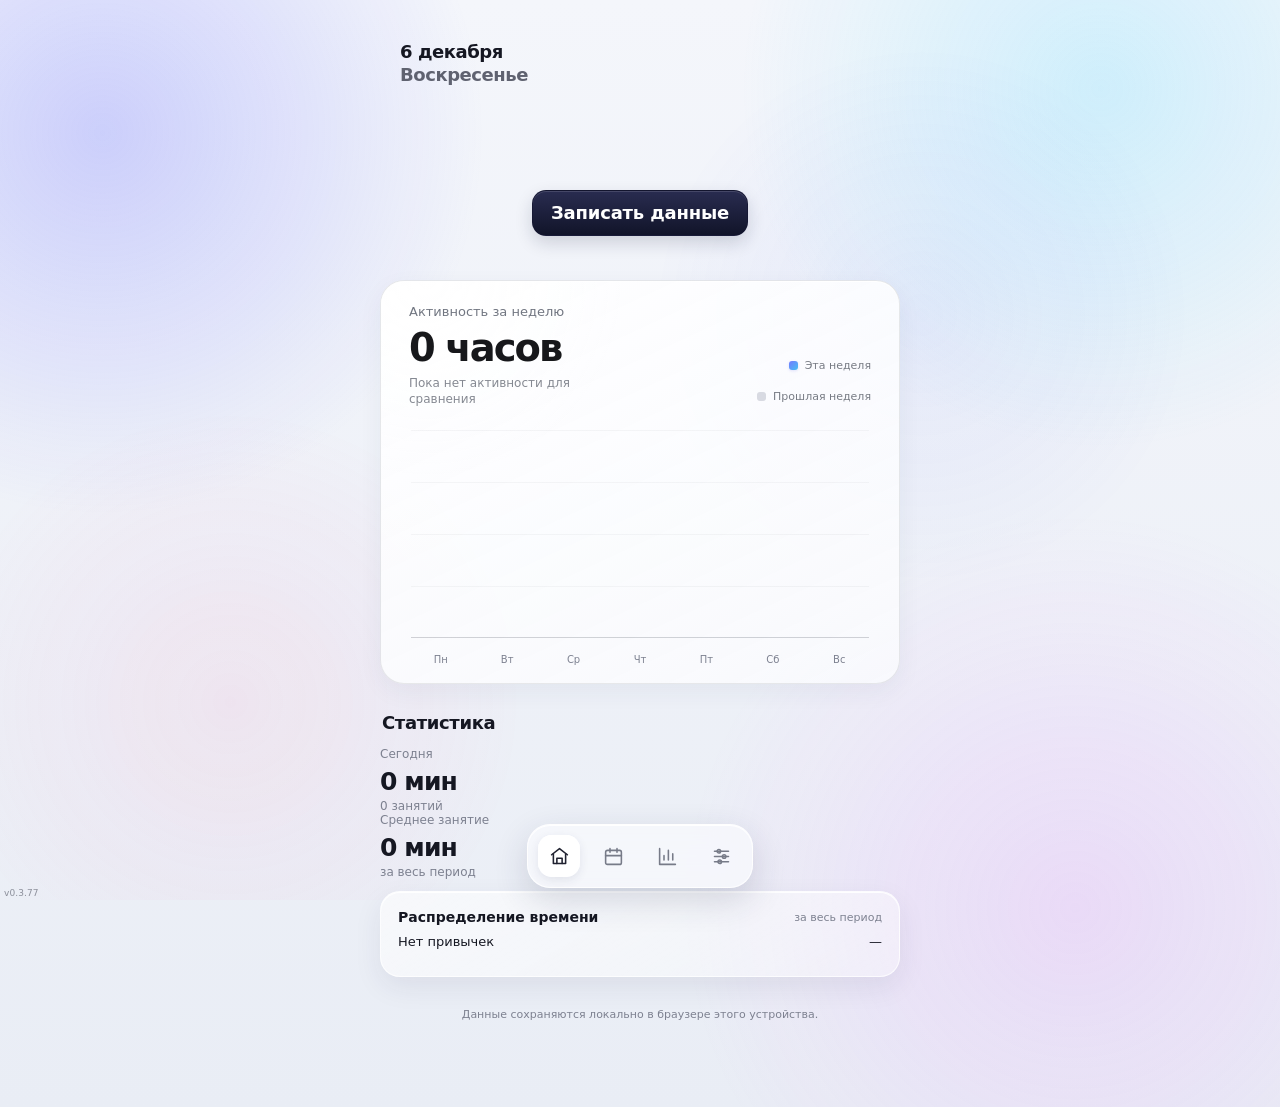
==== commit 34b11d09: "Remove obsolete chart marker and bump version to v0.3.77" ====
--- a/index.html
+++ b/index.html
@@ -7,11 +7,11 @@
 <meta name="color-scheme" content="light">
 <link rel="manifest" href="manifest.webmanifest">
 <title>Habit Timesheet</title>
-<link rel="stylesheet" href="css/app.css?v=0.3.76">
+<link rel="stylesheet" href="css/app.css?v=0.3.77">
 </head>
 <body>
 
-<div class="app-version" aria-label="Версия">v0.3.76</div>
+<div class="app-version" aria-label="Версия">v0.3.77</div>
 
 <main class="shell">
   <header class="top">
@@ -38,7 +38,6 @@
           <div class="chart" id="weekChart"></div>
           <div class="chart-labels" id="chartLabels"></div>
           <div class="chart-day-hover-note" id="chartDayHoverNote"></div>
-          <div class="chart-mark" id="chartMark"></div>
         </div>
       </div>
     </div>
@@ -282,9 +281,9 @@
   </section>
 </div>
 
-<script src="js/storage.js?v=0.3.76"></script>
-<script src="js/calendar.js?v=0.3.76"></script>
-<script src="js/statistics.js?v=0.3.76"></script>
-<script src="js/app.js?v=0.3.76"></script>
+<script src="js/storage.js?v=0.3.77"></script>
+<script src="js/calendar.js?v=0.3.77"></script>
+<script src="js/statistics.js?v=0.3.77"></script>
+<script src="js/app.js?v=0.3.77"></script>
 </body>
 </html>
--- a/css/app.css
+++ b/css/app.css
@@ -104,7 +104,7 @@
 }
  .record-button:active{transform:scale(.985)}
 
-.hero{width:min(1120px,calc(100vw - 40px));margin:48px 0 0;position:relative;left:50%;transform:translateX(-50%)}
+#todayView .hero{width:100%;max-width:100%;margin:44px 0 0;position:relative;left:auto;transform:none;box-sizing:border-box}
 .chart-card{position:relative;overflow:hidden;width:100%;box-sizing:border-box;border-radius:24px;padding:23px 26px 18px;background:linear-gradient(155deg,rgba(255,255,255,.92),rgba(250,251,254,.84));border:1px solid rgba(36,40,54,.10);box-shadow:0 8px 24px rgba(38,47,87,.055),inset 0 1px 0 rgba(255,255,255,.98)}
 .chart-card::before{content:"";position:absolute;inset:0;pointer-events:none;background:radial-gradient(circle at 9% 0%,rgba(255,255,255,.72),transparent 32%)}
 .chart-card>*{position:relative;z-index:1}
@@ -124,7 +124,7 @@
 .chart::after{content:"";position:absolute;left:0;right:0;bottom:0;height:1px;background:rgba(38,42,57,.20)}
 .day{height:100%;flex:1;min-width:0;display:flex;align-items:flex-end;justify-content:center;position:relative}
 .day-bars{height:100%;width:100%;display:flex;align-items:flex-end;justify-content:center;gap:clamp(2px,.45vw,6px)}
-.bar{display:block;width:clamp(8px,2.25vw,30px);min-height:0;border-radius:6px 6px 2px 2px;background:linear-gradient(180deg,#858aff 0%,#737bf7 58%,#626dee 100%);box-shadow:0 4px 9px rgba(76,83,230,.10);transition:height .28s cubic-bezier(.2,.8,.2,1),transform .14s ease,filter .14s ease}
+.bar{display:block;flex:0 1 14px;width:clamp(8px,2.7vw,14px);min-width:0;min-height:0;border-radius:6px 6px 2px 2px;background:linear-gradient(180deg,#858aff 0%,#737bf7 58%,#626dee 100%);box-shadow:0 4px 9px rgba(76,83,230,.10);transition:height .28s cubic-bezier(.2,.8,.2,1),transform .14s ease,filter .14s ease}
 .bar.previous-bar{background:linear-gradient(180deg,#e7e8ed,#d7d9e1);box-shadow:none;opacity:.98}
 #todayView .bar.today{box-shadow:0 5px 11px rgba(44,50,80,.14)}
 .bar.today{
@@ -134,7 +134,7 @@
   position:fixed;
   z-index:560;
   width:min(190px,calc(100vw - 24px));
-  max-height:92px;
+  max-height:min(220px,calc(100vh - 24px));
   overflow:hidden;
   padding:8px 10px;
   border-radius:11px;
@@ -164,10 +164,6 @@
   display:grid;grid-template-columns:repeat(7,1fr);gap:7px
 }
 .chart-label{font-size:10px;color:var(--muted);text-align:center;font-weight:400}
-#todayView .chart-mark{display:none}
-.chart-mark::before{content:"";position:absolute;left:0;right:0;top:7px;border-top:1px dashed rgba(110,116,135,.24)}
-.chart-mark{padding-left:2px;box-sizing:border-box}
-.chart-mark::after{content:"";position:absolute;left:0;top:0;width:28px;height:14px;background:transparent}
 
 .stats-section{margin-top:28px}
 .stats-title{margin:0 2px 13px;font-size:18px;line-height:1.15;font-weight:650;letter-spacing:-.02em;color:var(--ink)}
@@ -1020,21 +1016,24 @@
 }
 
 @media(max-width:760px){
-  #todayView .hero{width:calc(100vw - 24px);margin-top:38px}
+  #todayView .hero{width:100%;max-width:100%;margin-top:34px}
   #todayView .chart-card{padding:19px 15px 14px;border-radius:20px}
-  #todayView .chart-head{align-items:flex-start;flex-direction:column;gap:14px;margin-bottom:14px}
+  #todayView .chart-head{align-items:flex-start;flex-direction:column;gap:13px;margin-bottom:14px}
   #todayView .chart-legend{justify-content:flex-start;gap:14px}
   #todayView .chart-title{font-size:31px}
+  #todayView .chart-comparison{max-width:100%;overflow-wrap:anywhere}
   #todayView .chart-wrap{height:205px}
   #todayView .chart{left:0;right:0;gap:3px}
   #todayView .day-bars{gap:2px}
-  #todayView .bar{width:clamp(8px,2.5vw,20px);border-radius:5px 5px 2px 2px}
+  #todayView .bar{width:clamp(8px,2.7vw,12px);flex-basis:12px;border-radius:5px 5px 2px 2px}
 }
 @media(max-width:360px){
-  #todayView .hero{width:calc(100vw - 18px)}
   #todayView .chart-card{padding:17px 12px 13px}
   #todayView .chart-wrap{height:188px}
   #todayView .chart-legend{font-size:10px;gap:11px}
+  #todayView .bar{width:9px;flex-basis:9px}
 }
 @media(prefers-reduced-motion:reduce){#todayView .bar{transition:none}}
-
+.chart-tooltip-previous{display:flex;align-items:flex-start;justify-content:space-between;gap:10px;margin-top:7px;padding-top:7px;border-top:1px solid rgba(255,255,255,.16);color:rgba(255,255,255,.78);font-size:9px;line-height:1.3}
+.chart-tooltip-previous b{flex:none;color:#fff;font-size:10px;font-weight:650}
+
